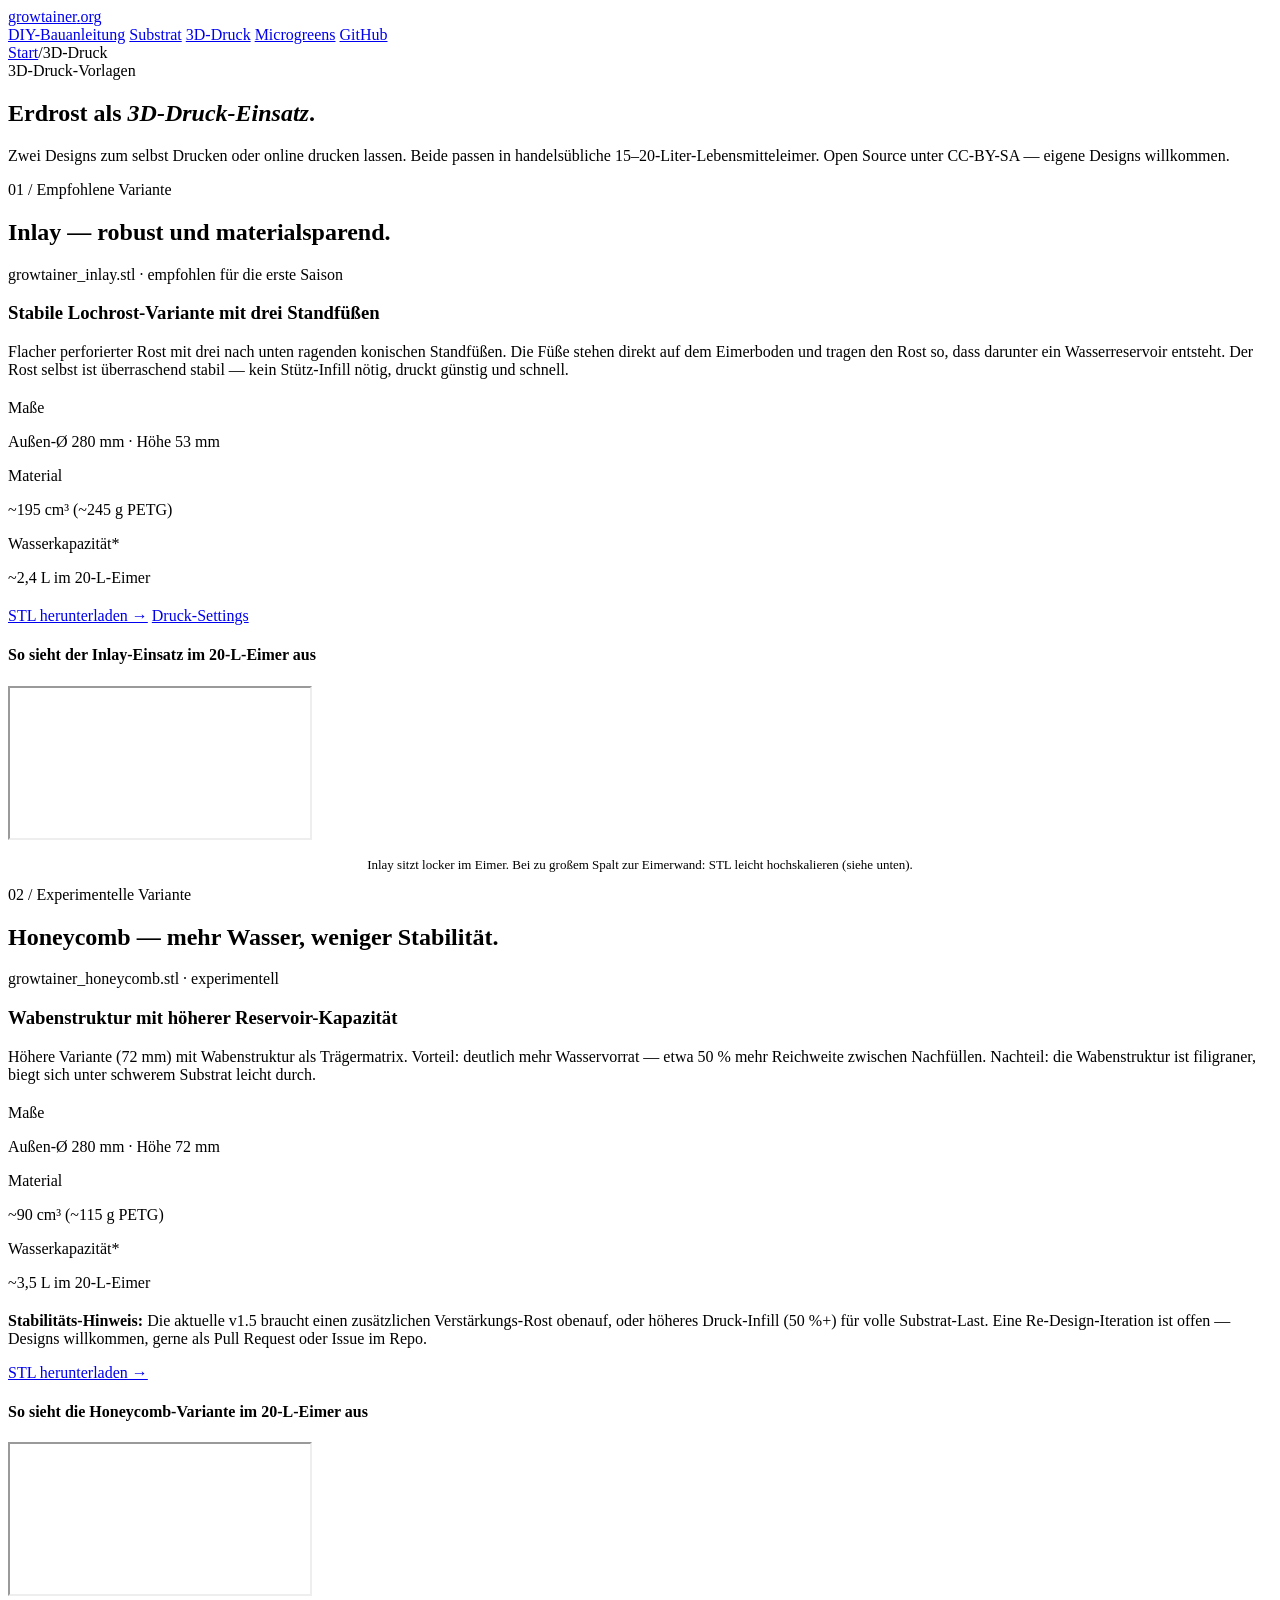
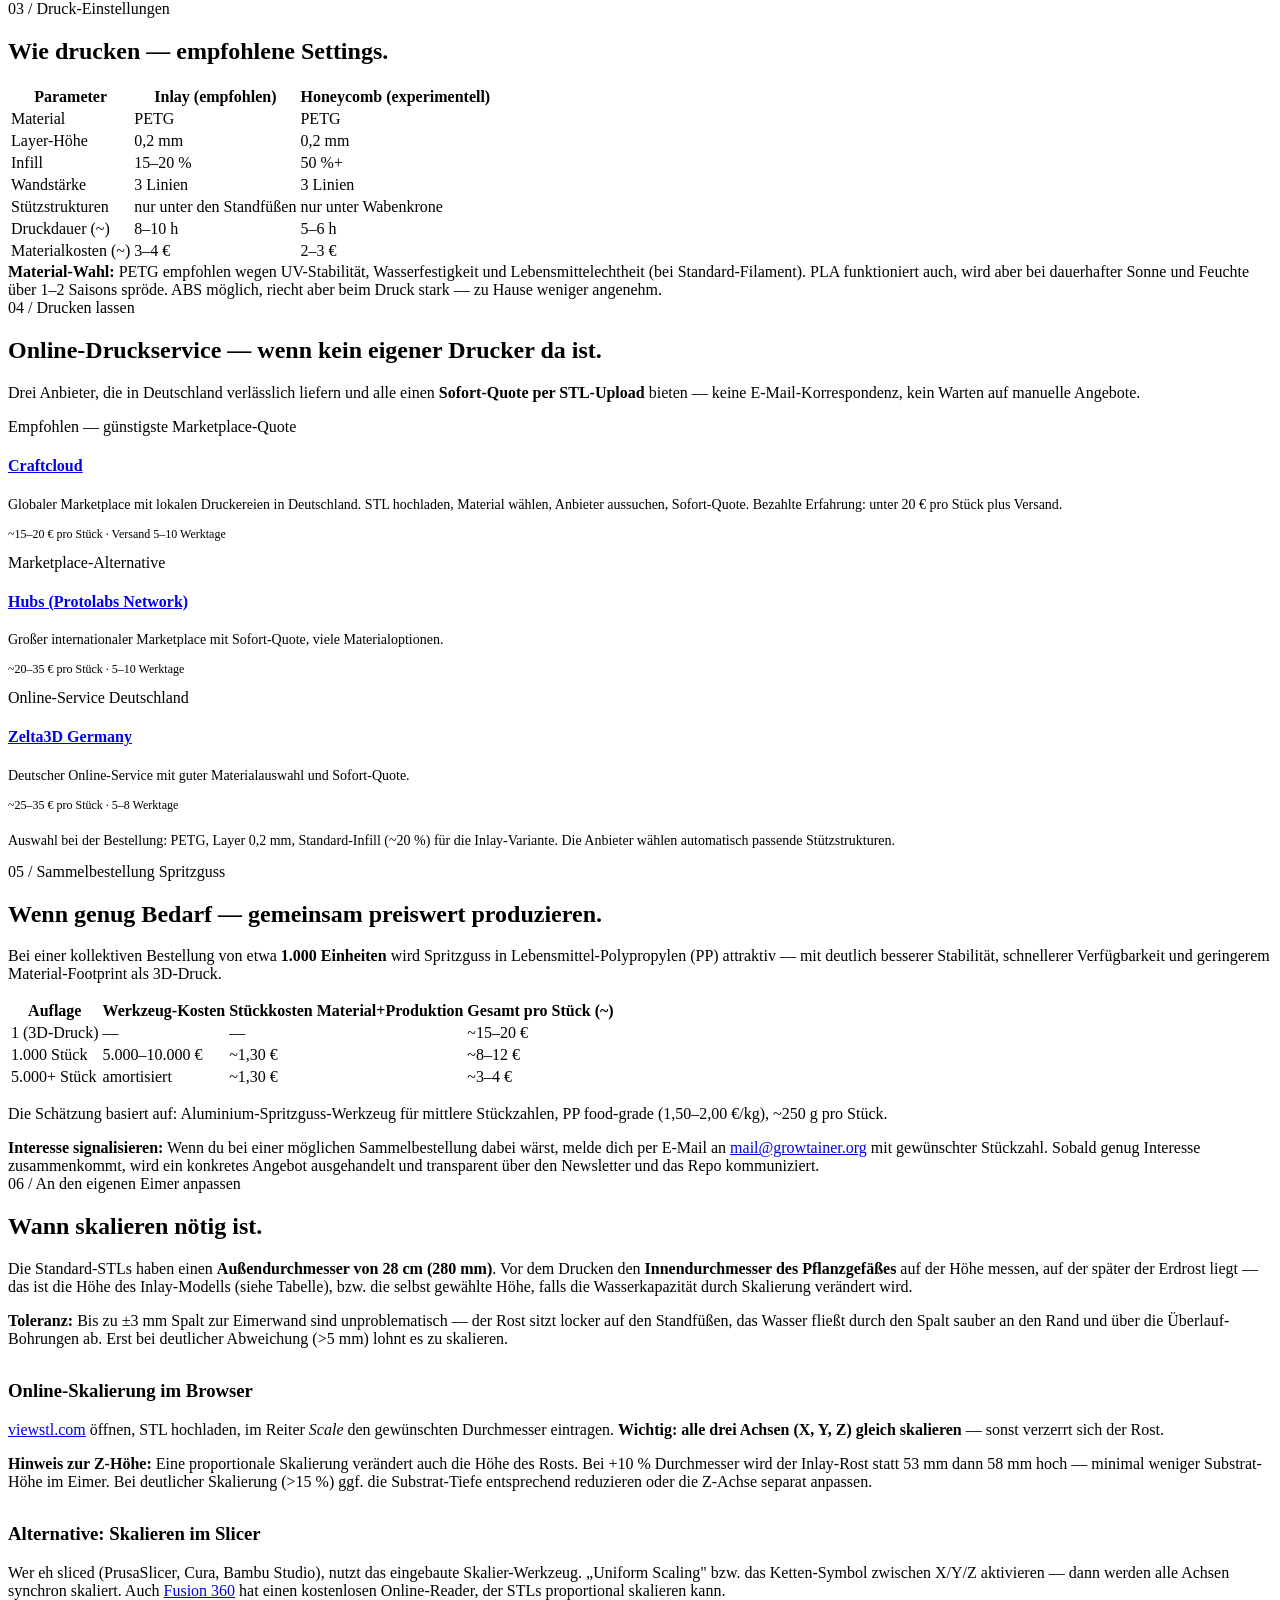
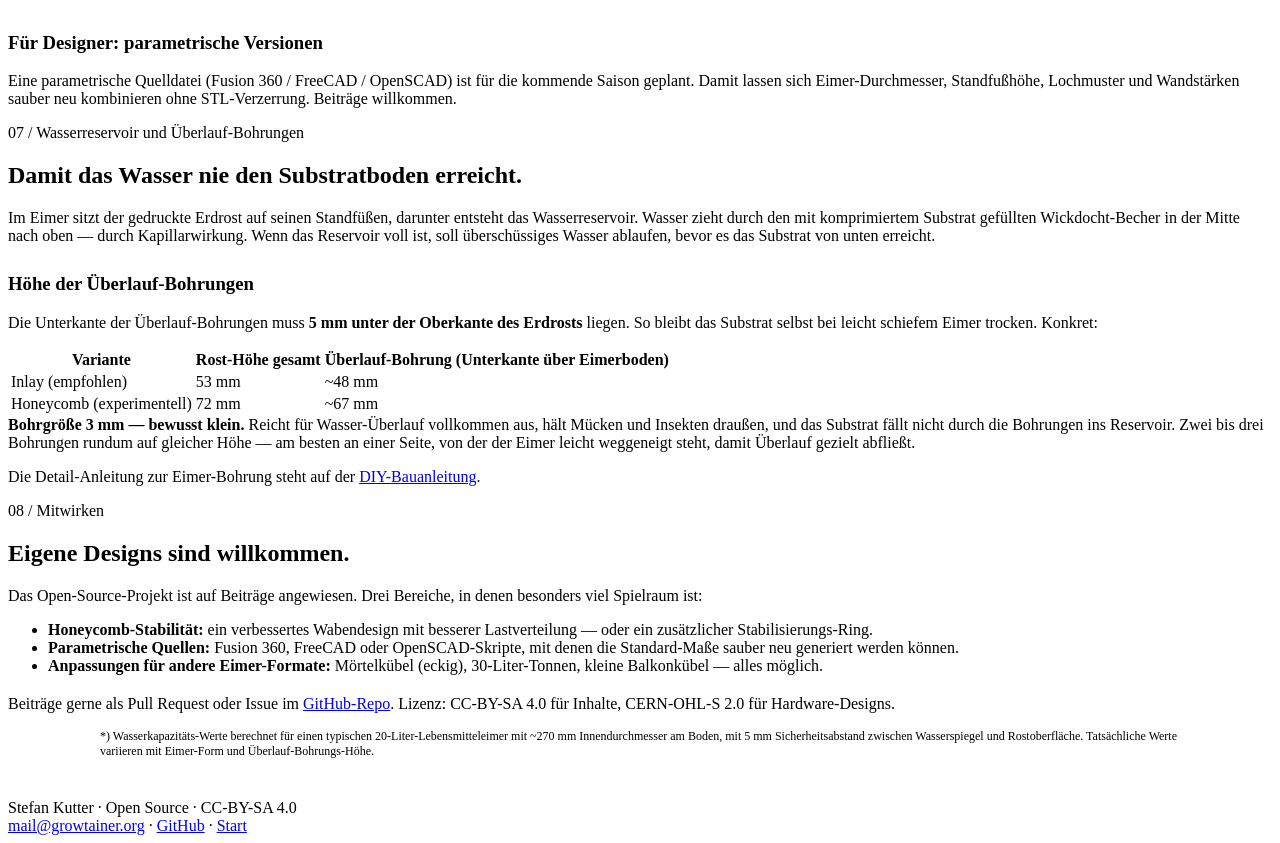
==== 3d-druck.html @ 80347a62 "Add files via upload" ====
<!DOCTYPE html>
<html lang="de">
<head>
<meta charset="UTF-8">
<meta name="viewport" content="width=device-width, initial-scale=1.0">
<title>3D-Druck-Vorlagen — Growtainer</title>
<meta name="description" content="STL-Dateien, Druck-Anleitungen und Videos für den Growtainer-Erdrost. Empfohlene Inlay-Variante und experimentelle Honeycomb-Variante mit höherer Wasserkapazität.">

<link rel="preconnect" href="https://fonts.googleapis.com">
<link rel="preconnect" href="https://fonts.gstatic.com" crossorigin>
<link href="https://fonts.googleapis.com/css2?family=Fraunces:opsz,wght,SOFT@9..144,400;9..144,500;9..144,700;9..144,900&family=IBM+Plex+Sans:wght@300;400;500;600&family=IBM+Plex+Mono:wght@400;500&display=swap" rel="stylesheet">
<link rel="stylesheet" href="assets/style.css">
</head>
<body>

<header class="top">
  <div class="topbar">
    <a href="index.html" class="brand">growtainer<span>.</span>org</a>
    <nav class="top-links">
      <a href="diy.html">DIY-Bauanleitung</a>
      <a href="substrat.html">Substrat</a>
      <a href="3d-druck.html" class="active">3D-Druck</a>
      <a href="microgreens.html">Microgreens</a>
      <a href="https://github.com/growtainer" target="_blank" rel="noopener">GitHub</a>
    </nav>
  </div>
</header>

<section class="subhero">
  <div class="breadcrumb"><a href="index.html">Start</a><span>/</span>3D-Druck</div>
  <div class="section-label">3D-Druck-Vorlagen</div>
  <h1>Erdrost als&nbsp;<em>3D-Druck-Einsatz</em>.</h1>
  <p class="lede">
    Zwei Designs zum selbst Drucken oder online drucken lassen. Beide passen in handelsübliche 15–20-Liter-Lebensmitteleimer. Open Source unter CC-BY-SA — eigene Designs willkommen.
  </p>
</section>

<section>
  <div class="section-label">01 / Empfohlene Variante</div>
  <h2>Inlay — robust und materialsparend.</h2>

  <div class="card featured">
    <div class="card-meta">growtainer_inlay.stl · empfohlen für die erste Saison</div>
    <h3>Stabile Lochrost-Variante mit drei Standfüßen</h3>
    <p>
      Flacher perforierter Rost mit drei nach unten ragenden konischen Standfüßen. Die Füße stehen direkt auf dem Eimerboden und tragen den Rost so, dass darunter ein Wasserreservoir entsteht. Der Rost selbst ist überraschend stabil — kein Stütz-Infill nötig, druckt günstig und schnell.
    </p>

    <div class="three-col" style="margin: 20px 0;">
      <div>
        <div class="card-meta">Maße</div>
        <p class="mono">Außen-Ø 280 mm · Höhe 53 mm</p>
      </div>
      <div>
        <div class="card-meta">Material</div>
        <p class="mono">~195 cm³ (~245 g PETG)</p>
      </div>
      <div>
        <div class="card-meta">Wasserkapazität*</div>
        <p class="mono">~2,4 L im 20-L-Eimer</p>
      </div>
    </div>

    <p style="margin-top: 16px;">
      <a href="stl/growtainer_inlay.stl" class="cta" download>STL herunterladen →</a>
      <a href="#druck-settings" class="cta-secondary">Druck-Settings</a>
    </p>
  </div>

  <h4>So sieht der Inlay-Einsatz im 20-L-Eimer aus</h4>
  <div class="video-wrap video-vertical">
    <iframe
      src="https://www.youtube.com/embed/yFcdfRr4bes"
      title="Growtainer Inlay im 20-Liter-Eimer"
      allow="accelerometer; autoplay; clipboard-write; encrypted-media; gyroscope; picture-in-picture"
      allowfullscreen></iframe>
  </div>
  <p class="muted" style="font-size: 13px; text-align: center;">Inlay sitzt locker im Eimer. Bei zu großem Spalt zur Eimerwand: STL leicht hochskalieren (siehe unten).</p>
</section>

<section>
  <div class="section-label">02 / Experimentelle Variante</div>
  <h2>Honeycomb — mehr Wasser, weniger Stabilität.</h2>

  <div class="card warning">
    <div class="card-meta">growtainer_honeycomb.stl · experimentell</div>
    <h3>Wabenstruktur mit höherer Reservoir-Kapazität</h3>
    <p>
      Höhere Variante (72&nbsp;mm) mit Wabenstruktur als Trägermatrix. Vorteil: deutlich mehr Wasservorrat — etwa 50&nbsp;% mehr Reichweite zwischen Nachfüllen. Nachteil: die Wabenstruktur ist filigraner, biegt sich unter schwerem Substrat leicht durch.
    </p>

    <div class="three-col" style="margin: 20px 0;">
      <div>
        <div class="card-meta">Maße</div>
        <p class="mono">Außen-Ø 280 mm · Höhe 72 mm</p>
      </div>
      <div>
        <div class="card-meta">Material</div>
        <p class="mono">~90 cm³ (~115 g PETG)</p>
      </div>
      <div>
        <div class="card-meta">Wasserkapazität*</div>
        <p class="mono">~3,5 L im 20-L-Eimer</p>
      </div>
    </div>

    <div class="inline-warn" style="margin-top: 16px;">
      <strong>Stabilitäts-Hinweis:</strong> Die aktuelle v1.5 braucht einen zusätzlichen Verstärkungs-Rost obenauf, oder höheres Druck-Infill (50&nbsp;%+) für volle Substrat-Last. Eine Re-Design-Iteration ist offen — Designs willkommen, gerne als Pull Request oder Issue im Repo.
    </div>

    <p style="margin-top: 16px;">
      <a href="stl/growtainer_honeycomb.stl" class="cta-secondary" download>STL herunterladen →</a>
    </p>
  </div>

  <h4>So sieht die Honeycomb-Variante im 20-L-Eimer aus</h4>
  <div class="video-wrap video-vertical">
    <iframe
      src="https://www.youtube.com/embed/8_UQEpeS-iU"
      title="Growtainer Honeycomb im 20-Liter-Eimer"
      allow="accelerometer; autoplay; clipboard-write; encrypted-media; gyroscope; picture-in-picture"
      allowfullscreen></iframe>
  </div>
</section>

<section id="druck-settings">
  <div class="section-label">03 / Druck-Einstellungen</div>
  <h2>Wie drucken — empfohlene Settings.</h2>

  <table class="data-table">
    <thead>
      <tr>
        <th>Parameter</th>
        <th>Inlay (empfohlen)</th>
        <th>Honeycomb (experimentell)</th>
      </tr>
    </thead>
    <tbody>
      <tr><td>Material</td><td>PETG</td><td>PETG</td></tr>
      <tr><td>Layer-Höhe</td><td class="num">0,2 mm</td><td class="num">0,2 mm</td></tr>
      <tr><td>Infill</td><td class="num">15–20 %</td><td class="num">50 %+</td></tr>
      <tr><td>Wandstärke</td><td class="num">3 Linien</td><td class="num">3 Linien</td></tr>
      <tr><td>Stützstrukturen</td><td>nur unter den Standfüßen</td><td>nur unter Wabenkrone</td></tr>
      <tr><td>Druckdauer (~)</td><td class="num">8–10 h</td><td class="num">5–6 h</td></tr>
      <tr><td>Materialkosten (~)</td><td class="num">3–4 €</td><td class="num">2–3 €</td></tr>
    </tbody>
  </table>

  <div class="inline-tip">
    <strong>Material-Wahl:</strong> PETG empfohlen wegen UV-Stabilität, Wasserfestigkeit und Lebensmittelechtheit (bei Standard-Filament). PLA funktioniert auch, wird aber bei dauerhafter Sonne und Feuchte über 1–2 Saisons spröde. ABS möglich, riecht aber beim Druck stark — zu Hause weniger angenehm.
  </div>
</section>

<section>
  <div class="section-label">04 / Drucken lassen</div>
  <h2>Online-Druckservice — wenn kein eigener Drucker da ist.</h2>

  <p>
    Drei Anbieter, die in Deutschland verlässlich liefern und alle einen <strong>Sofort-Quote per STL-Upload</strong> bieten — keine E-Mail-Korrespondenz, kein Warten auf manuelle Angebote.
  </p>

  <div class="three-col">
    <div class="card featured">
      <div class="card-meta">Empfohlen — günstigste Marketplace-Quote</div>
      <h4><a href="https://craftcloud3d.com/" target="_blank" rel="noopener">Craftcloud</a></h4>
      <p class="muted" style="font-size: 14px;">Globaler Marketplace mit lokalen Druckereien in Deutschland. STL hochladen, Material wählen, Anbieter aussuchen, Sofort-Quote. Bezahlte Erfahrung: unter 20&nbsp;€ pro Stück plus Versand.</p>
      <p class="mono" style="font-size: 12px;">~15–20 € pro Stück · Versand 5–10 Werktage</p>
    </div>
    <div class="card">
      <div class="card-meta">Marketplace-Alternative</div>
      <h4><a href="https://www.hubs.com/" target="_blank" rel="noopener">Hubs (Protolabs Network)</a></h4>
      <p class="muted" style="font-size: 14px;">Großer internationaler Marketplace mit Sofort-Quote, viele Materialoptionen.</p>
      <p class="mono" style="font-size: 12px;">~20–35 € pro Stück · 5–10 Werktage</p>
    </div>
    <div class="card">
      <div class="card-meta">Online-Service Deutschland</div>
      <h4><a href="https://zelta3d.de/" target="_blank" rel="noopener">Zelta3D Germany</a></h4>
      <p class="muted" style="font-size: 14px;">Deutscher Online-Service mit guter Materialauswahl und Sofort-Quote.</p>
      <p class="mono" style="font-size: 12px;">~25–35 € pro Stück · 5–8 Werktage</p>
    </div>
  </div>

  <p class="muted" style="font-size: 14px; margin-top: 20px;">
    Auswahl bei der Bestellung: PETG, Layer 0,2&nbsp;mm, Standard-Infill (~20&nbsp;%) für die Inlay-Variante. Die Anbieter wählen automatisch passende Stützstrukturen.
  </p>
</section>

<section>
  <div class="section-label">05 / Sammelbestellung Spritzguss</div>
  <h2>Wenn genug Bedarf — gemeinsam preiswert produzieren.</h2>

  <p>
    Bei einer kollektiven Bestellung von etwa <strong>1.000 Einheiten</strong> wird Spritzguss in Lebensmittel-Polypropylen (PP) attraktiv — mit deutlich besserer Stabilität, schnellerer Verfügbarkeit und geringerem Material-Footprint als 3D-Druck.
  </p>

  <table class="data-table">
    <thead>
      <tr>
        <th>Auflage</th>
        <th>Werkzeug-Kosten</th>
        <th>Stückkosten Material+Produktion</th>
        <th>Gesamt pro Stück (~)</th>
      </tr>
    </thead>
    <tbody>
      <tr><td>1 (3D-Druck)</td><td class="num">—</td><td class="num">—</td><td class="num">~15–20 €</td></tr>
      <tr><td>1.000 Stück</td><td class="num">5.000–10.000 €</td><td class="num">~1,30 €</td><td class="num">~8–12 €</td></tr>
      <tr><td>5.000+ Stück</td><td class="num">amortisiert</td><td class="num">~1,30 €</td><td class="num">~3–4 €</td></tr>
    </tbody>
  </table>

  <p>
    Die Schätzung basiert auf: Aluminium-Spritzguss-Werkzeug für mittlere Stückzahlen, PP food-grade (1,50–2,00&nbsp;€/kg), ~250&nbsp;g pro Stück.
  </p>

  <div class="inline-tip">
    <strong>Interesse signalisieren:</strong> Wenn du bei einer möglichen Sammelbestellung dabei wärst, melde dich per E-Mail an <a href="mailto:mail@growtainer.org?subject=Sammelbestellung%20Spritzguss">mail@growtainer.org</a> mit gewünschter Stückzahl. Sobald genug Interesse zusammenkommt, wird ein konkretes Angebot ausgehandelt und transparent über den Newsletter und das Repo kommuniziert.
  </div>
</section>

<section>
  <div class="section-label">06 / An den eigenen Eimer anpassen</div>
  <h2>Wann skalieren nötig ist.</h2>

  <p>
    Die Standard-STLs haben einen <strong>Außendurchmesser von 28&nbsp;cm (280&nbsp;mm)</strong>. Vor dem Drucken den <strong>Innendurchmesser des Pflanzgefäßes</strong> auf der Höhe messen, auf der später der Erdrost liegt — das ist die Höhe des Inlay-Modells (siehe Tabelle), bzw. die selbst gewählte Höhe, falls die Wasserkapazität durch Skalierung verändert wird.
  </p>

  <div class="inline-tip">
    <strong>Toleranz:</strong> Bis zu ±3&nbsp;mm Spalt zur Eimerwand sind unproblematisch — der Rost sitzt locker auf den Standfüßen, das Wasser fließt durch den Spalt sauber an den Rand und über die Überlauf-Bohrungen ab. Erst bei deutlicher Abweichung (&gt;5&nbsp;mm) lohnt es zu skalieren.
  </div>

  <h3 style="margin-top: 32px;">Online-Skalierung im Browser</h3>
  <p>
    <a href="https://www.viewstl.com/" target="_blank" rel="noopener">viewstl.com</a> öffnen, STL hochladen, im Reiter <em>Scale</em> den gewünschten Durchmesser eintragen. <strong>Wichtig: alle drei Achsen (X, Y, Z) gleich skalieren</strong> — sonst verzerrt sich der Rost.
  </p>

  <div class="inline-warn">
    <strong>Hinweis zur Z-Höhe:</strong> Eine proportionale Skalierung verändert auch die Höhe des Rosts. Bei +10&nbsp;% Durchmesser wird der Inlay-Rost statt 53&nbsp;mm dann 58&nbsp;mm hoch — minimal weniger Substrat-Höhe im Eimer. Bei deutlicher Skalierung (&gt;15&nbsp;%) ggf. die Substrat-Tiefe entsprechend reduzieren oder die Z-Achse separat anpassen.
  </div>

  <h3 style="margin-top: 32px;">Alternative: Skalieren im Slicer</h3>
  <p>
    Wer eh sliced (PrusaSlicer, Cura, Bambu Studio), nutzt das eingebaute Skalier-Werkzeug. „Uniform Scaling" bzw. das Ketten-Symbol zwischen X/Y/Z aktivieren — dann werden alle Achsen synchron skaliert. Auch <a href="https://www.autodesk.com/products/fusion-360/personal" target="_blank" rel="noopener">Fusion 360</a> hat einen kostenlosen Online-Reader, der STLs proportional skalieren kann.
  </p>

  <h3 style="margin-top: 32px;">Für Designer: parametrische Versionen</h3>
  <p>
    Eine parametrische Quelldatei (Fusion 360 / FreeCAD / OpenSCAD) ist für die kommende Saison geplant. Damit lassen sich Eimer-Durchmesser, Standfußhöhe, Lochmuster und Wandstärken sauber neu kombinieren ohne STL-Verzerrung. Beiträge willkommen.
  </p>
</section>

<section>
  <div class="section-label">07 / Wasserreservoir und Überlauf-Bohrungen</div>
  <h2>Damit das Wasser nie den Substratboden erreicht.</h2>

  <p>
    Im Eimer sitzt der gedruckte Erdrost auf seinen Standfüßen, darunter entsteht das Wasserreservoir. Wasser zieht durch den mit komprimiertem Substrat gefüllten Wickdocht-Becher in der Mitte nach oben — durch Kapillarwirkung. Wenn das Reservoir voll ist, soll überschüssiges Wasser ablaufen, bevor es das Substrat von unten erreicht.
  </p>

  <h3 style="margin-top: 28px;">Höhe der Überlauf-Bohrungen</h3>
  <p>
    Die Unterkante der Überlauf-Bohrungen muss <strong>5&nbsp;mm unter der Oberkante des Erdrosts</strong> liegen. So bleibt das Substrat selbst bei leicht schiefem Eimer trocken. Konkret:
  </p>

  <table class="data-table">
    <thead>
      <tr>
        <th>Variante</th>
        <th>Rost-Höhe gesamt</th>
        <th>Überlauf-Bohrung (Unterkante über Eimerboden)</th>
      </tr>
    </thead>
    <tbody>
      <tr><td>Inlay (empfohlen)</td><td class="num">53 mm</td><td class="num">~48 mm</td></tr>
      <tr><td>Honeycomb (experimentell)</td><td class="num">72 mm</td><td class="num">~67 mm</td></tr>
    </tbody>
  </table>

  <div class="inline-tip">
    <strong>Bohrgröße 3&nbsp;mm — bewusst klein.</strong> Reicht für Wasser-Überlauf vollkommen aus, hält Mücken und Insekten draußen, und das Substrat fällt nicht durch die Bohrungen ins Reservoir. Zwei bis drei Bohrungen rundum auf gleicher Höhe — am besten an einer Seite, von der der Eimer leicht weggeneigt steht, damit Überlauf gezielt abfließt.
  </div>

  <p>
    Die Detail-Anleitung zur Eimer-Bohrung steht auf der <a href="diy.html">DIY-Bauanleitung</a>.
  </p>
</section>

<section>
  <div class="section-label">08 / Mitwirken</div>
  <h2>Eigene Designs sind willkommen.</h2>

  <p>
    Das Open-Source-Projekt ist auf Beiträge angewiesen. Drei Bereiche, in denen besonders viel Spielraum ist:
  </p>

  <ul class="clean">
    <li><strong>Honeycomb-Stabilität:</strong> ein verbessertes Wabendesign mit besserer Lastverteilung — oder ein zusätzlicher Stabilisierungs-Ring.</li>
    <li><strong>Parametrische Quellen:</strong> Fusion 360, FreeCAD oder OpenSCAD-Skripte, mit denen die Standard-Maße sauber neu generiert werden können.</li>
    <li><strong>Anpassungen für andere Eimer-Formate:</strong> Mörtelkübel (eckig), 30-Liter-Tonnen, kleine Balkonkübel — alles möglich.</li>
  </ul>

  <p style="margin-top: 20px;">
    Beiträge gerne als Pull Request oder Issue im <a href="https://github.com/growtainer" target="_blank" rel="noopener">GitHub-Repo</a>. Lizenz: CC-BY-SA 4.0 für Inhalte, CERN-OHL-S 2.0 für Hardware-Designs.
  </p>
</section>

<p class="muted" style="max-width: 1080px; margin: 0 auto; padding: 0 20px 40px; font-size: 12px;">
  *) Wasserkapazitäts-Werte berechnet für einen typischen 20-Liter-Lebensmitteleimer mit ~270&nbsp;mm Innendurchmesser am Boden, mit 5&nbsp;mm Sicherheitsabstand zwischen Wasserspiegel und Rostoberfläche. Tatsächliche Werte variieren mit Eimer-Form und Überlauf-Bohrungs-Höhe.
</p>

<footer>
  <div class="credit">Stefan Kutter · Open Source · CC-BY-SA 4.0</div>
  <div>
    <a href="mailto:mail@growtainer.org">mail@growtainer.org</a> ·
    <a href="https://github.com/growtainer" target="_blank" rel="noopener">GitHub</a> ·
    <a href="index.html">Start</a>
  </div>
</footer>

</body>
</html>
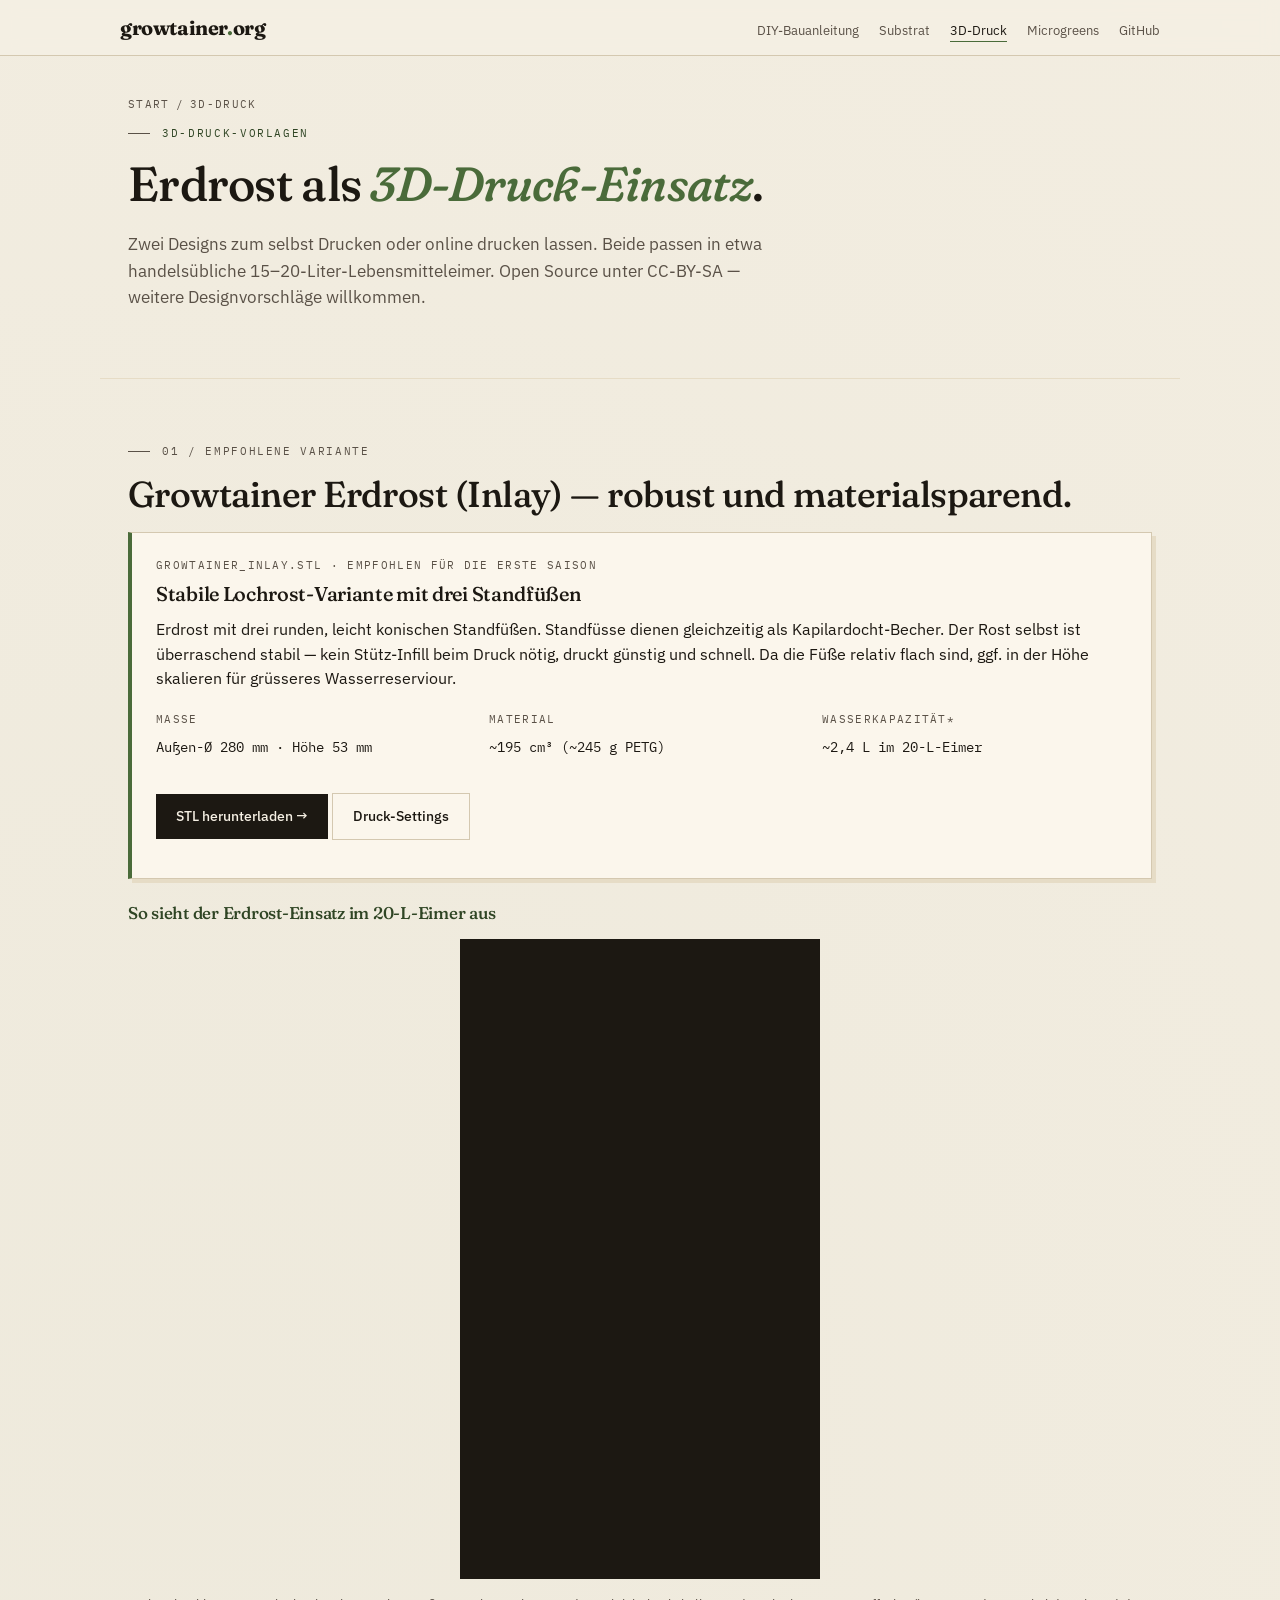
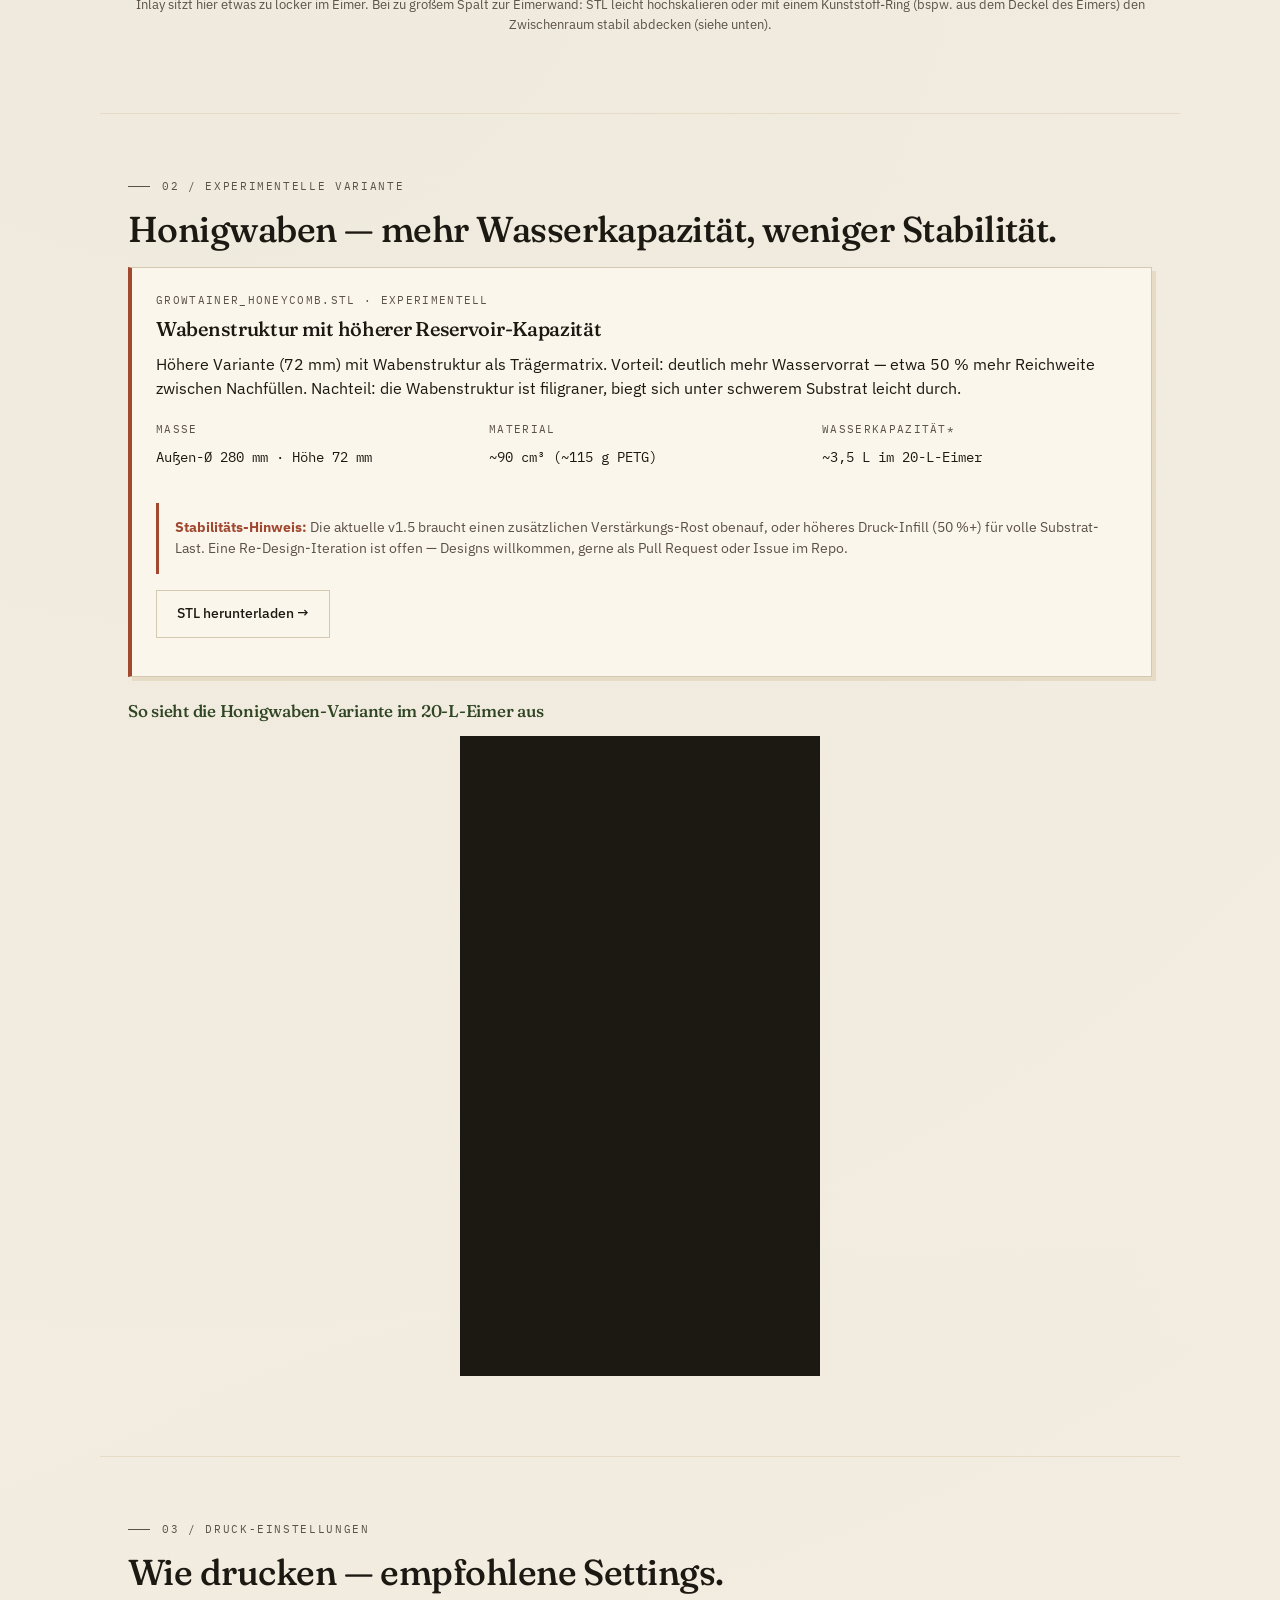
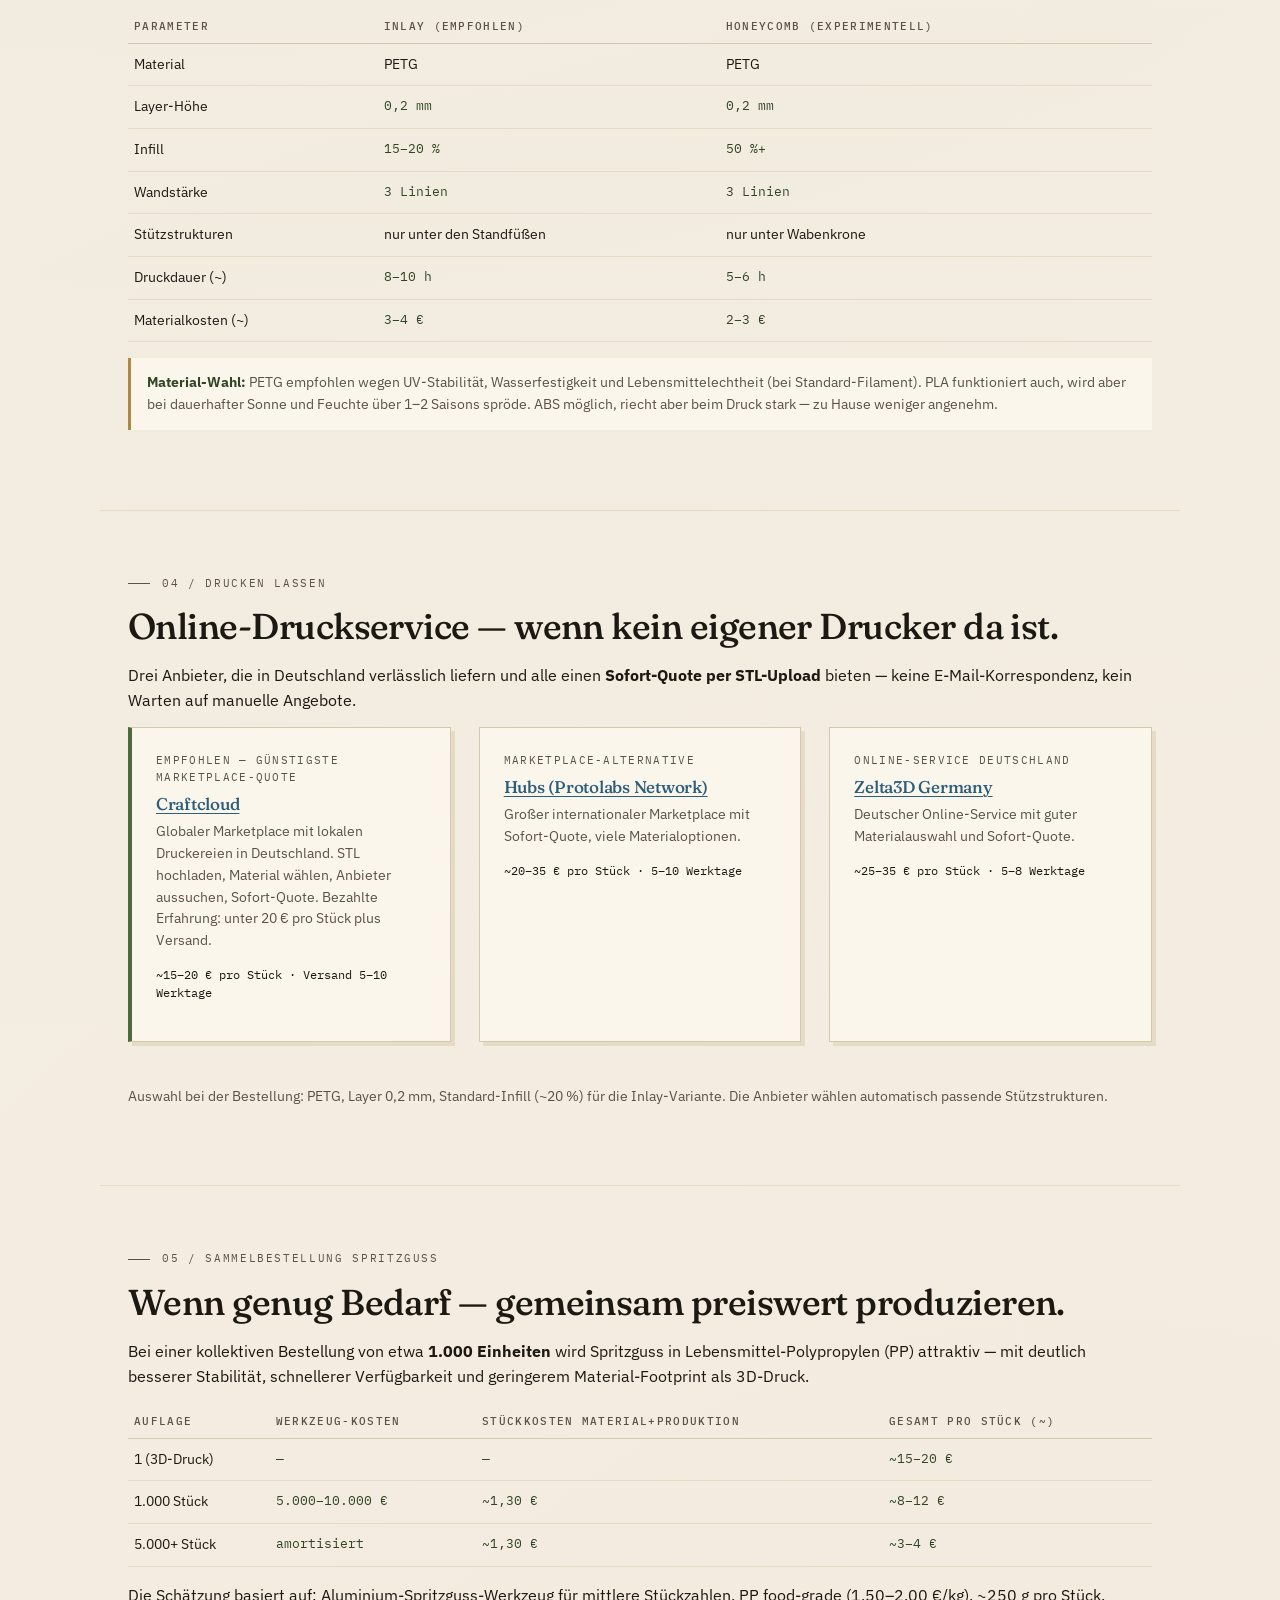
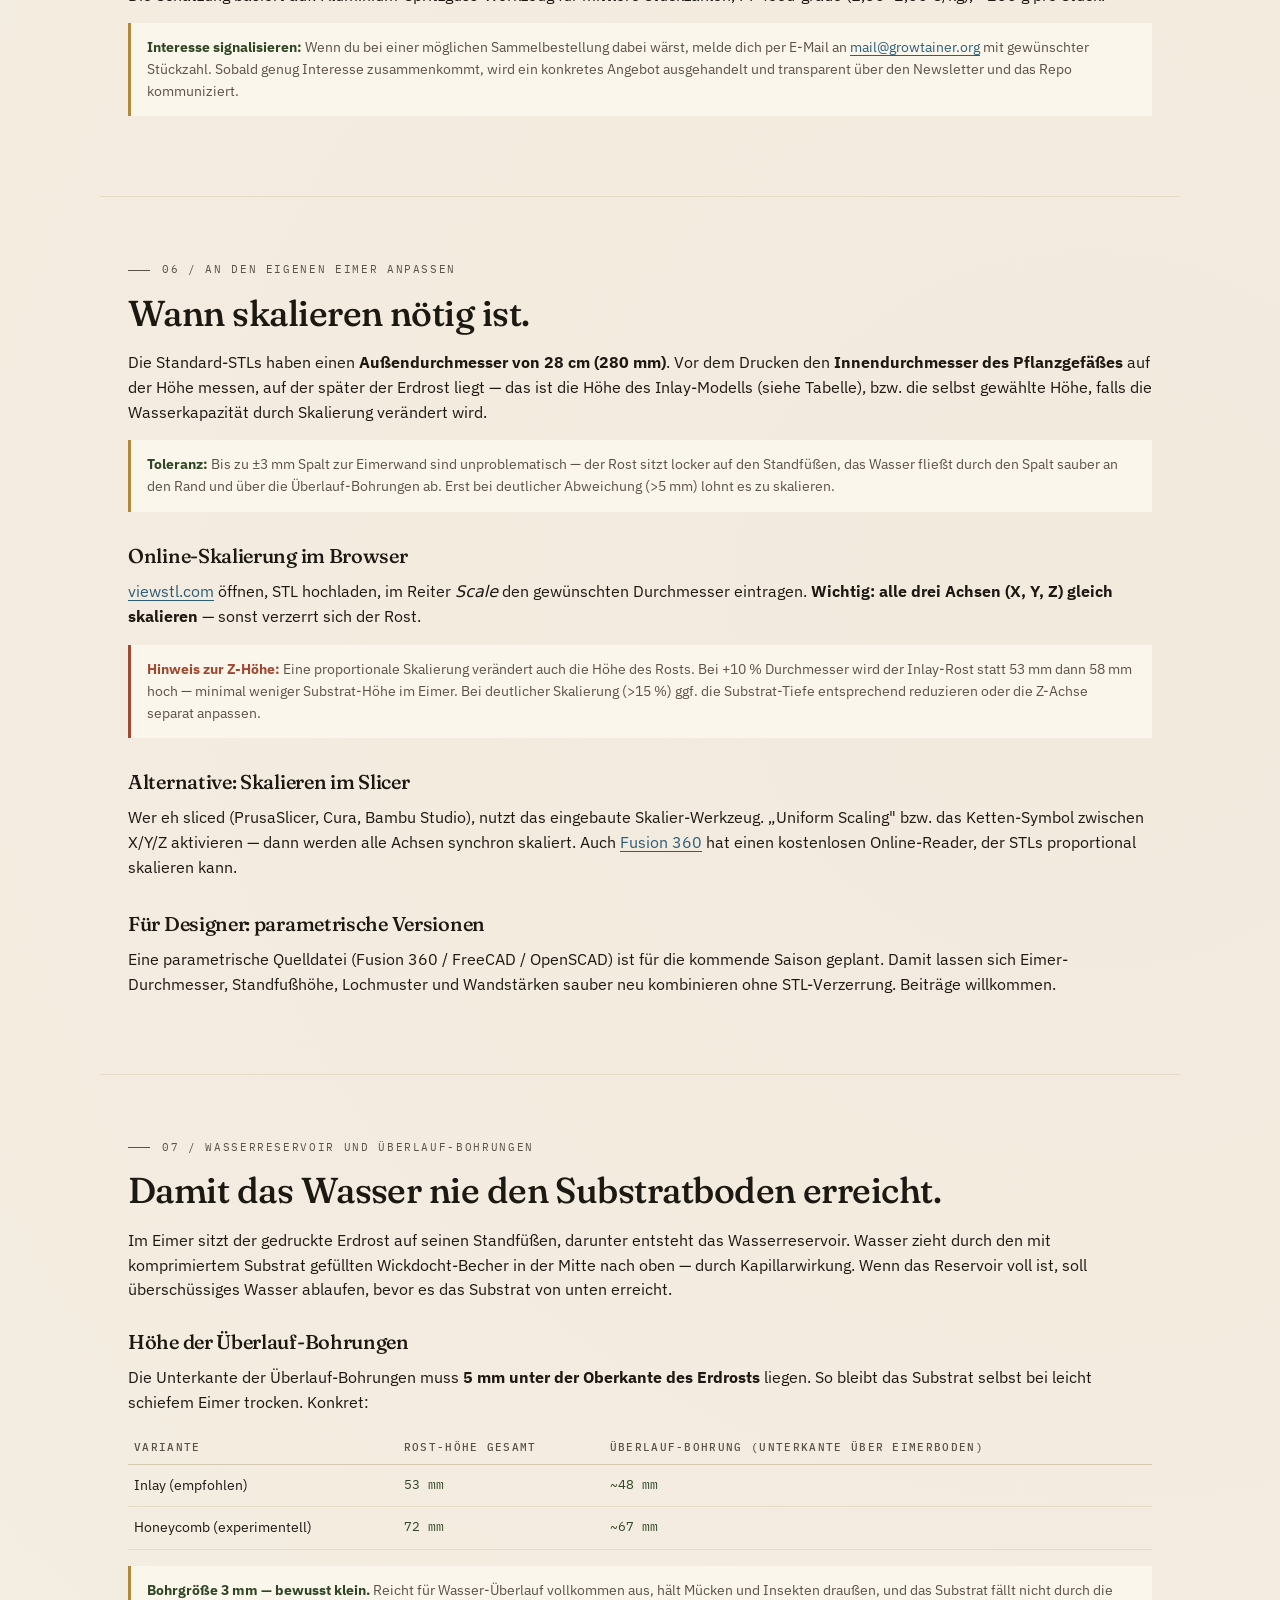
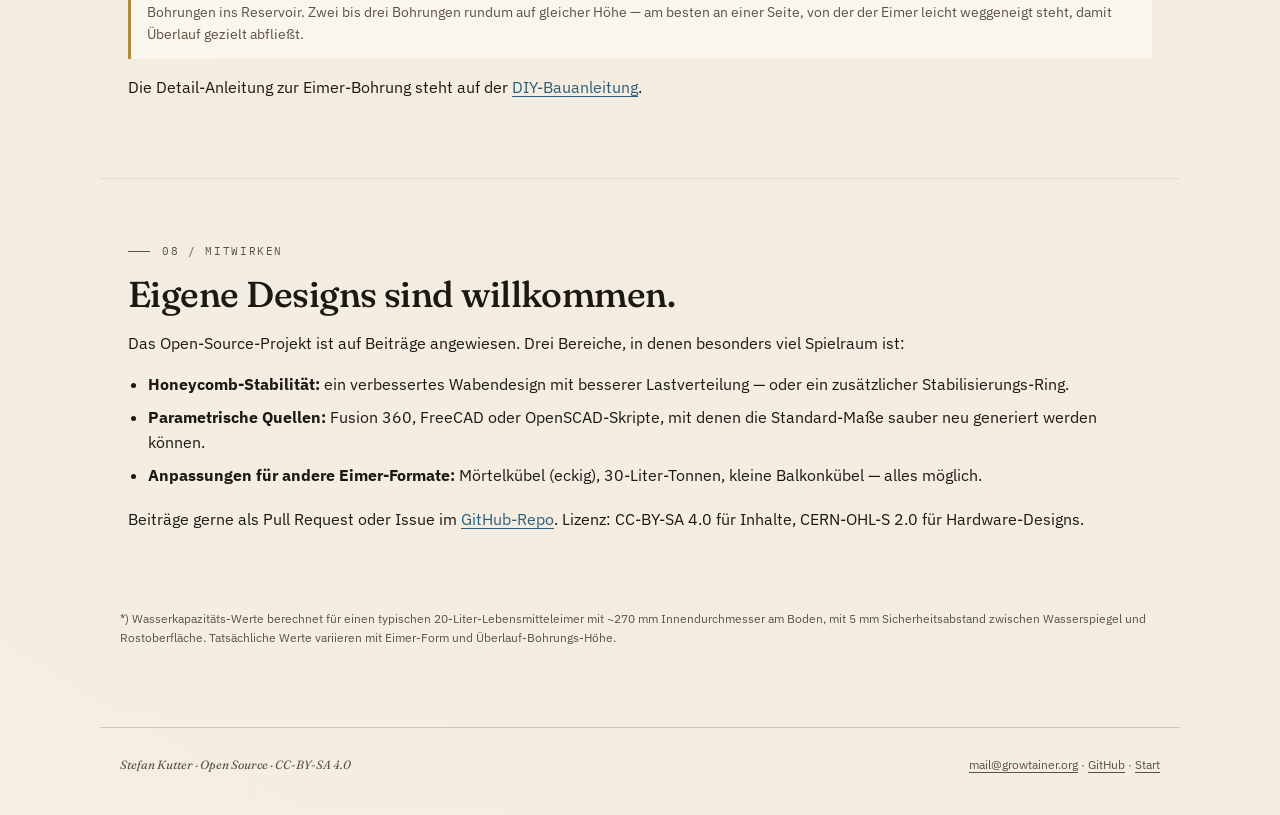
==== commit ba570f71: "Update 3d-druck.html" ====
--- a/3d-druck.html
+++ b/3d-druck.html
@@ -31,19 +31,19 @@
   <div class="section-label">3D-Druck-Vorlagen</div>
   <h1>Erdrost als&nbsp;<em>3D-Druck-Einsatz</em>.</h1>
   <p class="lede">
-    Zwei Designs zum selbst Drucken oder online drucken lassen. Beide passen in handelsübliche 15–20-Liter-Lebensmitteleimer. Open Source unter CC-BY-SA — eigene Designs willkommen.
+    Zwei Designs zum selbst Drucken oder online drucken lassen. Beide passen in etwa handelsübliche 15–20-Liter-Lebensmitteleimer. Open Source unter CC-BY-SA — weitere Designvorschläge willkommen.
   </p>
 </section>
 
 <section>
   <div class="section-label">01 / Empfohlene Variante</div>
-  <h2>Inlay — robust und materialsparend.</h2>
+  <h2>Growtainer Erdrost (Inlay) — robust und materialsparend.</h2>
 
   <div class="card featured">
     <div class="card-meta">growtainer_inlay.stl · empfohlen für die erste Saison</div>
     <h3>Stabile Lochrost-Variante mit drei Standfüßen</h3>
     <p>
-      Flacher perforierter Rost mit drei nach unten ragenden konischen Standfüßen. Die Füße stehen direkt auf dem Eimerboden und tragen den Rost so, dass darunter ein Wasserreservoir entsteht. Der Rost selbst ist überraschend stabil — kein Stütz-Infill nötig, druckt günstig und schnell.
+      Erdrost mit drei runden, leicht konischen Standfüßen. Standfüsse dienen gleichzeitig als Kapilardocht-Becher. Der Rost selbst ist überraschend stabil — kein Stütz-Infill beim Druck nötig, druckt günstig und schnell. Da die Füße relativ flach sind, ggf. in der Höhe skalieren für grüsseres Wasserreserviour.
     </p>
 
     <div class="three-col" style="margin: 20px 0;">
@@ -67,7 +67,7 @@
     </p>
   </div>
 
-  <h4>So sieht der Inlay-Einsatz im 20-L-Eimer aus</h4>
+  <h4>So sieht der Erdrost-Einsatz im 20-L-Eimer aus</h4>
   <div class="video-wrap video-vertical">
     <iframe
       src="https://www.youtube.com/embed/yFcdfRr4bes"
@@ -75,12 +75,12 @@
       allow="accelerometer; autoplay; clipboard-write; encrypted-media; gyroscope; picture-in-picture"
       allowfullscreen></iframe>
   </div>
-  <p class="muted" style="font-size: 13px; text-align: center;">Inlay sitzt locker im Eimer. Bei zu großem Spalt zur Eimerwand: STL leicht hochskalieren (siehe unten).</p>
+  <p class="muted" style="font-size: 13px; text-align: center;">Inlay sitzt hier etwas zu locker im Eimer. Bei zu großem Spalt zur Eimerwand: STL leicht hochskalieren oder mit einem Kunststoff-Ring (bspw. aus dem Deckel des Eimers) den Zwischenraum stabil abdecken (siehe unten).</p>
 </section>
 
 <section>
   <div class="section-label">02 / Experimentelle Variante</div>
-  <h2>Honeycomb — mehr Wasser, weniger Stabilität.</h2>
+  <h2>Honigwaben — mehr Wasserkapazität, weniger Stabilität.</h2>
 
   <div class="card warning">
     <div class="card-meta">growtainer_honeycomb.stl · experimentell</div>
@@ -113,7 +113,7 @@
     </p>
   </div>
 
-  <h4>So sieht die Honeycomb-Variante im 20-L-Eimer aus</h4>
+  <h4>So sieht die Honigwaben-Variante im 20-L-Eimer aus</h4>
   <div class="video-wrap video-vertical">
     <iframe
       src="https://www.youtube.com/embed/8_UQEpeS-iU"
--- a/assets/style.css
+++ b/assets/style.css
@@ -0,0 +1,317 @@
+/* growtainer.org — shared stylesheet · v5 */
+
+:root {
+  --bg: #f5efe3;
+  --bg-card: #fbf6ec;
+  --ink: #1c1812;
+  --ink-soft: #5a5147;
+  --rule: #d4c8b0;
+  --rule-soft: #e6dcc6;
+  --green: #4a6b3a;
+  --green-deep: #2f4524;
+  --water: #2c5e7a;
+  --brick: #a04830;
+  --gold: #b08a3c;
+}
+* { box-sizing: border-box; }
+html { scroll-behavior: smooth; }
+body {
+  margin: 0; background: var(--bg); color: var(--ink);
+  font-family: 'IBM Plex Sans', system-ui, sans-serif;
+  font-size: 16px; line-height: 1.55;
+  -webkit-font-smoothing: antialiased;
+  background-image:
+    radial-gradient(circle at 15% 20%, rgba(74,107,58,0.04) 0%, transparent 50%),
+    radial-gradient(circle at 85% 75%, rgba(160,72,48,0.03) 0%, transparent 50%);
+}
+::selection { background: var(--gold); color: var(--bg); }
+a { color: var(--water); text-decoration: underline; text-decoration-thickness: 1px; text-underline-offset: 3px; }
+a:hover { color: var(--brick); }
+h1, h2, h3, h4 {
+  font-family: 'Fraunces', 'Georgia', serif;
+  font-weight: 500; letter-spacing: -0.015em;
+  line-height: 1.15; margin: 0;
+  font-variation-settings: "SOFT" 50;
+}
+
+/* Header */
+header.top {
+  position: sticky; top: 0; z-index: 100;
+  background: rgba(245,239,227,0.93);
+  backdrop-filter: blur(8px);
+  border-bottom: 1px solid var(--rule);
+}
+.topbar {
+  max-width: 1080px; margin: 0 auto; padding: 12px 20px;
+  display: flex; justify-content: space-between; align-items: baseline;
+}
+.brand {
+  font-family: 'Fraunces', serif; font-weight: 700; font-size: 20px;
+  letter-spacing: -0.02em; color: var(--ink); text-decoration: none;
+}
+.brand span { color: var(--green); }
+nav.top-links { display: flex; gap: 20px; font-size: 13px; }
+nav.top-links a { color: var(--ink-soft); text-decoration: none; }
+nav.top-links a:hover { color: var(--ink); }
+nav.top-links a.active { color: var(--ink); border-bottom: 1px solid var(--green); }
+@media (max-width: 700px) { nav.top-links { display: none; } }
+
+/* Sections */
+section { padding: 48px 20px; max-width: 1080px; margin: 0 auto; }
+section + section { border-top: 1px solid var(--rule-soft); }
+@media (min-width: 760px) { section { padding: 64px 28px; } }
+
+.section-label {
+  font-family: 'IBM Plex Mono', monospace;
+  font-size: 11px; text-transform: uppercase;
+  letter-spacing: 0.15em; color: var(--ink-soft);
+  margin-bottom: 14px; display: flex; align-items: center; gap: 12px;
+}
+.section-label::before { content: ""; width: 22px; height: 1px; background: var(--ink-soft); }
+
+h1 { font-size: clamp(30px, 6vw, 48px); margin-bottom: 20px; }
+h1 em { font-style: italic; color: var(--green); font-variation-settings: "SOFT" 100; }
+h2 { font-size: clamp(24px, 4.5vw, 36px); margin-bottom: 16px; }
+h3 { font-size: 20px; margin-bottom: 12px; }
+h4 { font-size: 17px; margin-bottom: 8px; color: var(--green-deep); }
+
+p { margin: 0 0 14px; }
+.lede { font-size: 17px; color: var(--ink-soft); max-width: 640px; margin-bottom: 28px; }
+
+/* Subpage hero (smaller than main hero) */
+.subhero {
+  padding-top: 40px; padding-bottom: 40px;
+}
+.subhero .section-label { color: var(--green-deep); }
+.subhero h1 { max-width: 800px; }
+
+/* Buttons */
+.cta {
+  display: inline-flex; align-items: center; gap: 8px;
+  padding: 12px 20px; background: var(--ink); color: var(--bg);
+  text-decoration: none; font-size: 14px; font-weight: 500;
+  transition: background .15s;
+}
+.cta:hover { background: var(--green-deep); color: var(--bg); }
+.cta-secondary {
+  display: inline-flex; align-items: center; gap: 8px;
+  padding: 12px 20px; background: transparent; color: var(--ink);
+  text-decoration: none; font-size: 14px; font-weight: 500;
+  border: 1px solid var(--rule);
+  transition: all .15s;
+}
+.cta-secondary:hover { border-color: var(--green); color: var(--green-deep); }
+
+/* Cards */
+.card {
+  background: var(--bg-card); border: 1px solid var(--rule);
+  padding: 24px; box-shadow: 4px 4px 0 var(--rule-soft);
+  margin-bottom: 24px;
+}
+.card.featured { border-left: 4px solid var(--green); }
+.card.warning { border-left: 4px solid var(--brick); }
+.card.note { border-left: 4px solid var(--gold); }
+
+.card h3 { margin-top: 0; }
+.card-meta {
+  font-family: 'IBM Plex Mono', monospace;
+  font-size: 11px; text-transform: uppercase;
+  letter-spacing: 0.12em; color: var(--ink-soft);
+  margin-bottom: 8px;
+}
+
+/* Two-column grid */
+.two-col {
+  display: grid; grid-template-columns: 1fr; gap: 24px;
+}
+@media (min-width: 760px) { .two-col { grid-template-columns: 1fr 1fr; gap: 32px; } }
+
+.three-col {
+  display: grid; grid-template-columns: 1fr; gap: 24px;
+}
+@media (min-width: 720px) { .three-col { grid-template-columns: repeat(3, 1fr); gap: 28px; } }
+
+/* Step list (numbered roadmap) */
+.step-list { list-style: none; padding: 0; margin: 0; }
+.step-list li {
+  display: grid; grid-template-columns: 1fr; gap: 4px;
+  padding: 18px 0; border-top: 1px solid var(--rule-soft);
+}
+.step-list li:last-child { border-bottom: 1px solid var(--rule-soft); }
+@media (min-width: 720px) {
+  .step-list li { grid-template-columns: 100px 220px 1fr; gap: 20px; align-items: baseline; padding: 20px 0; }
+}
+.step-num {
+  font-family: 'IBM Plex Mono', monospace;
+  font-size: 12px; font-weight: 500;
+  color: var(--green-deep); letter-spacing: 0.05em;
+}
+.step-title { font-family: 'Fraunces', serif; font-size: 18px; font-weight: 500; }
+.step-detail { color: var(--ink-soft); font-size: 14.5px; }
+.step-detail strong { color: var(--ink); font-weight: 500; }
+
+/* Tables */
+.data-table { width: 100%; border-collapse: collapse; margin: 16px 0; }
+.data-table th {
+  font-family: 'IBM Plex Mono', monospace;
+  font-size: 11px; text-transform: uppercase;
+  letter-spacing: 0.12em; color: var(--ink-soft);
+  font-weight: 500; padding: 8px 6px; text-align: left;
+  border-bottom: 1px solid var(--rule);
+}
+.data-table td {
+  padding: 10px 6px; font-size: 14px;
+  border-bottom: 1px solid var(--rule-soft);
+  vertical-align: top;
+}
+.data-table td.num {
+  font-family: 'IBM Plex Mono', monospace;
+  font-size: 13px; color: var(--green-deep);
+  white-space: nowrap;
+}
+
+/* Image cards (clickable for lightbox) */
+.img-card {
+  background: var(--bg-card); border: 1px solid var(--rule);
+  padding: 14px; box-shadow: 4px 4px 0 var(--rule-soft);
+  cursor: zoom-in;
+  transition: transform .15s, box-shadow .15s;
+}
+.img-card:hover {
+  transform: translate(-1px, -1px);
+  box-shadow: 5px 5px 0 var(--rule-soft);
+}
+.img-card-frame {
+  aspect-ratio: 4 / 3;
+  overflow: hidden;
+  background: var(--bg);
+  display: flex; align-items: center; justify-content: center;
+}
+.img-card img { width: 100%; height: 100%; object-fit: cover; display: block; }
+.img-card.contain img { object-fit: contain; padding: 4px; }
+.img-card figcaption {
+  font-family: 'IBM Plex Mono', monospace;
+  font-size: 10px; color: var(--ink-soft);
+  text-transform: uppercase; letter-spacing: 0.1em; margin-top: 12px;
+}
+
+/* Video embed */
+.video-wrap {
+  position: relative;
+  width: 100%;
+  aspect-ratio: 16 / 9;
+  background: var(--ink);
+  margin: 16px 0;
+  overflow: hidden;
+}
+.video-wrap iframe, .video-wrap video {
+  position: absolute; inset: 0;
+  width: 100%; height: 100%;
+  border: 0;
+}
+.video-vertical {
+  aspect-ratio: 9 / 16;
+  max-width: 360px;
+  margin: 16px auto;
+}
+
+/* Lightbox */
+.lightbox {
+  position: fixed; inset: 0; z-index: 1000;
+  background: rgba(28, 24, 18, 0.92);
+  display: none; align-items: center; justify-content: center;
+  padding: 20px; cursor: zoom-out;
+  opacity: 0; transition: opacity .2s;
+}
+.lightbox.active { display: flex; opacity: 1; }
+.lightbox img {
+  max-width: 100%; max-height: 90vh;
+  object-fit: contain;
+  background: var(--bg-card);
+  padding: 8px;
+  box-shadow: 0 20px 60px rgba(0,0,0,0.4);
+}
+.lightbox-close {
+  position: absolute; top: 20px; right: 24px;
+  color: var(--bg); background: none; border: none;
+  font-family: 'Fraunces', serif; font-size: 32px;
+  cursor: pointer; line-height: 1; padding: 0;
+}
+.lightbox-caption {
+  position: absolute; bottom: 24px; left: 50%;
+  transform: translateX(-50%);
+  color: var(--bg);
+  font-family: 'IBM Plex Mono', monospace;
+  font-size: 11px; text-transform: uppercase;
+  letter-spacing: 0.12em;
+  text-align: center;
+}
+
+/* Inline blocks */
+.inline-tip {
+  background: var(--bg-card);
+  border-left: 3px solid var(--gold);
+  padding: 14px 16px;
+  margin: 16px 0;
+  font-size: 14px;
+  color: var(--ink-soft);
+}
+.inline-warn {
+  background: var(--bg-card);
+  border-left: 3px solid var(--brick);
+  padding: 14px 16px;
+  margin: 16px 0;
+  font-size: 14px;
+  color: var(--ink-soft);
+}
+.inline-warn strong { color: var(--brick); }
+.inline-tip strong { color: var(--green-deep); }
+
+/* Pull-quote style for emphasis */
+blockquote {
+  border-left: 2px solid var(--green);
+  padding: 8px 0 8px 22px;
+  margin: 28px 0;
+  font-family: 'Fraunces', serif;
+  font-style: italic;
+  font-size: 19px;
+  color: var(--ink);
+  max-width: 640px;
+}
+
+/* Source citation */
+.src {
+  font-family: 'IBM Plex Mono', monospace;
+  font-size: 11px; color: var(--ink-soft);
+  margin-top: 10px; opacity: 0.8;
+}
+
+/* Footer */
+footer {
+  margin-top: 40px; border-top: 1px solid var(--rule);
+  padding: 28px 20px 40px; max-width: 1080px;
+  margin-left: auto; margin-right: auto;
+  display: flex; justify-content: space-between; gap: 16px;
+  font-size: 12px; color: var(--ink-soft); flex-wrap: wrap;
+}
+footer .credit { font-family: 'Fraunces', serif; font-style: italic; }
+footer a { color: var(--ink-soft); }
+
+/* Breadcrumb */
+.breadcrumb {
+  font-family: 'IBM Plex Mono', monospace;
+  font-size: 11px; text-transform: uppercase;
+  letter-spacing: 0.12em; color: var(--ink-soft);
+  margin-bottom: 12px;
+}
+.breadcrumb a { color: var(--ink-soft); text-decoration: none; }
+.breadcrumb a:hover { color: var(--ink); }
+.breadcrumb span { margin: 0 6px; }
+
+/* Misc */
+ul.clean { padding-left: 20px; }
+ul.clean li { margin-bottom: 8px; }
+.muted { color: var(--ink-soft); }
+.mono { font-family: 'IBM Plex Mono', monospace; font-size: 0.9em; }
+
+@media print { body { background: white; } header.top { background: white; } }
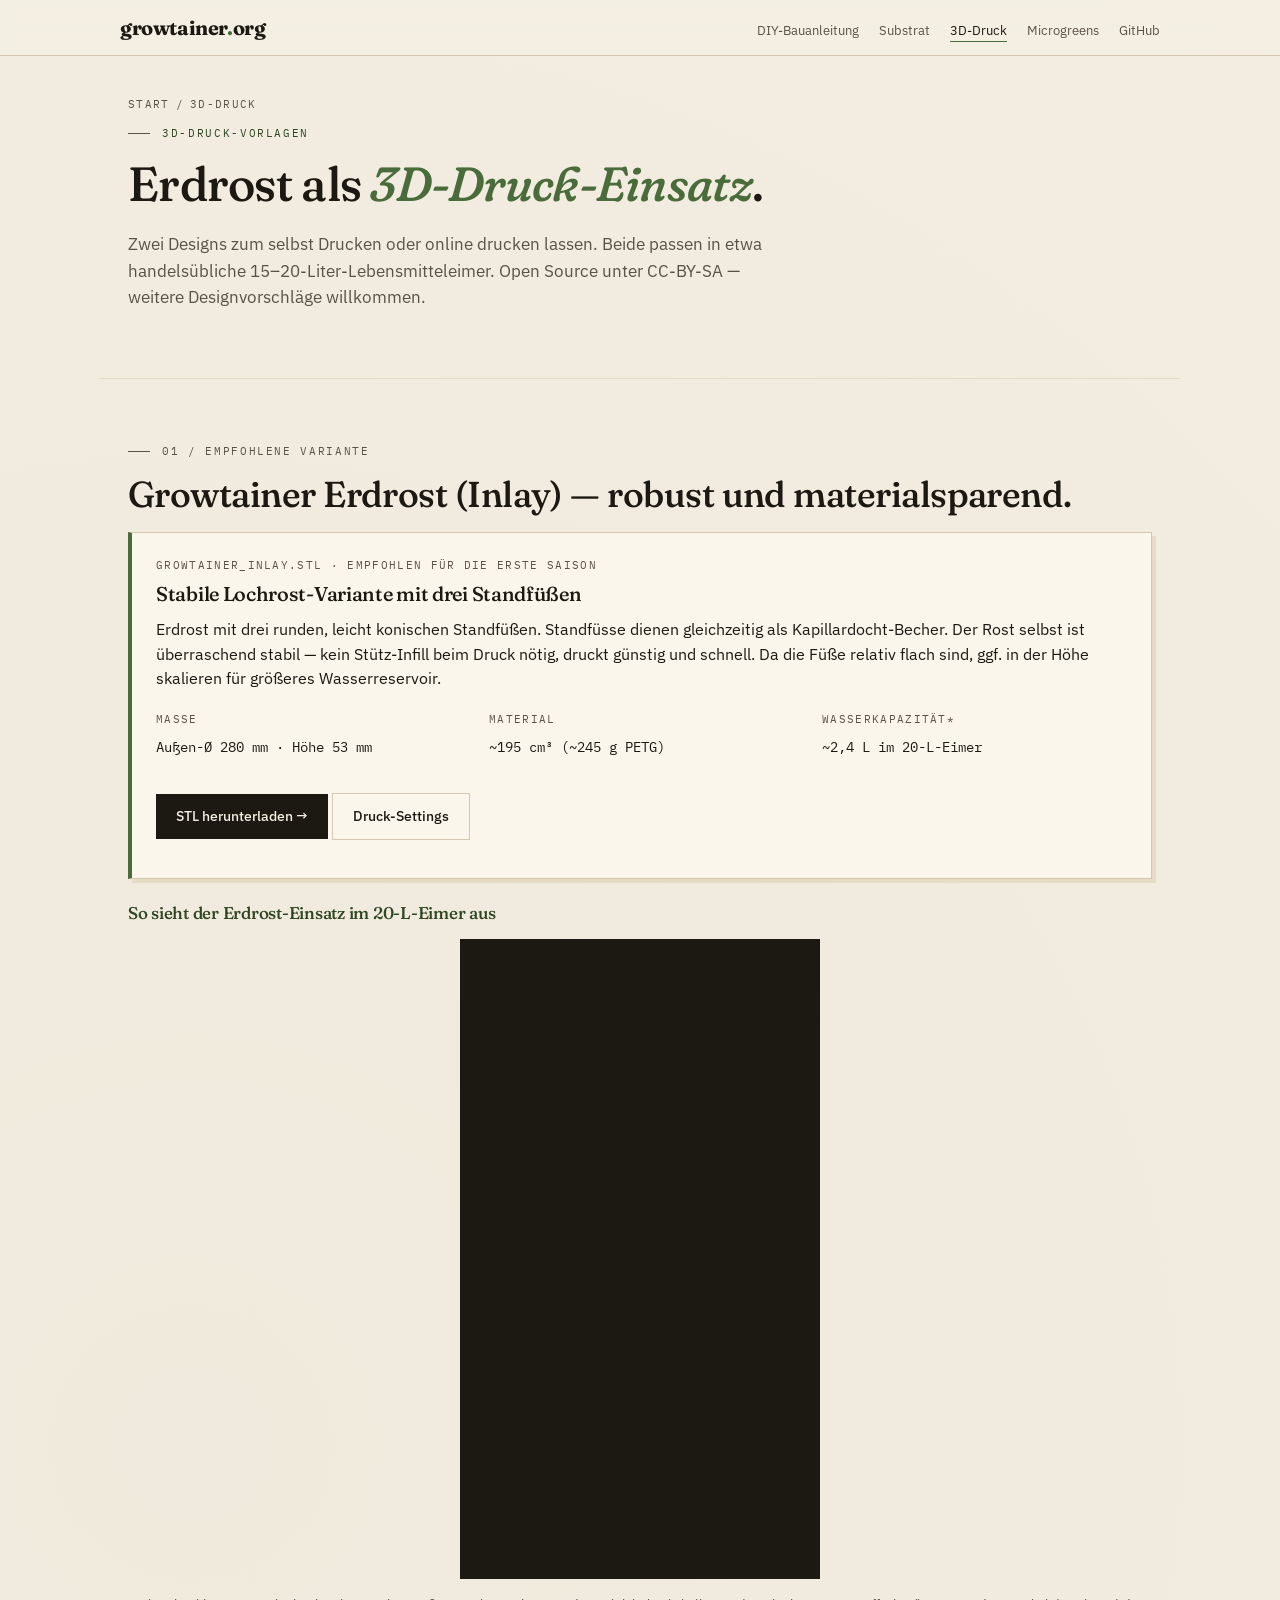
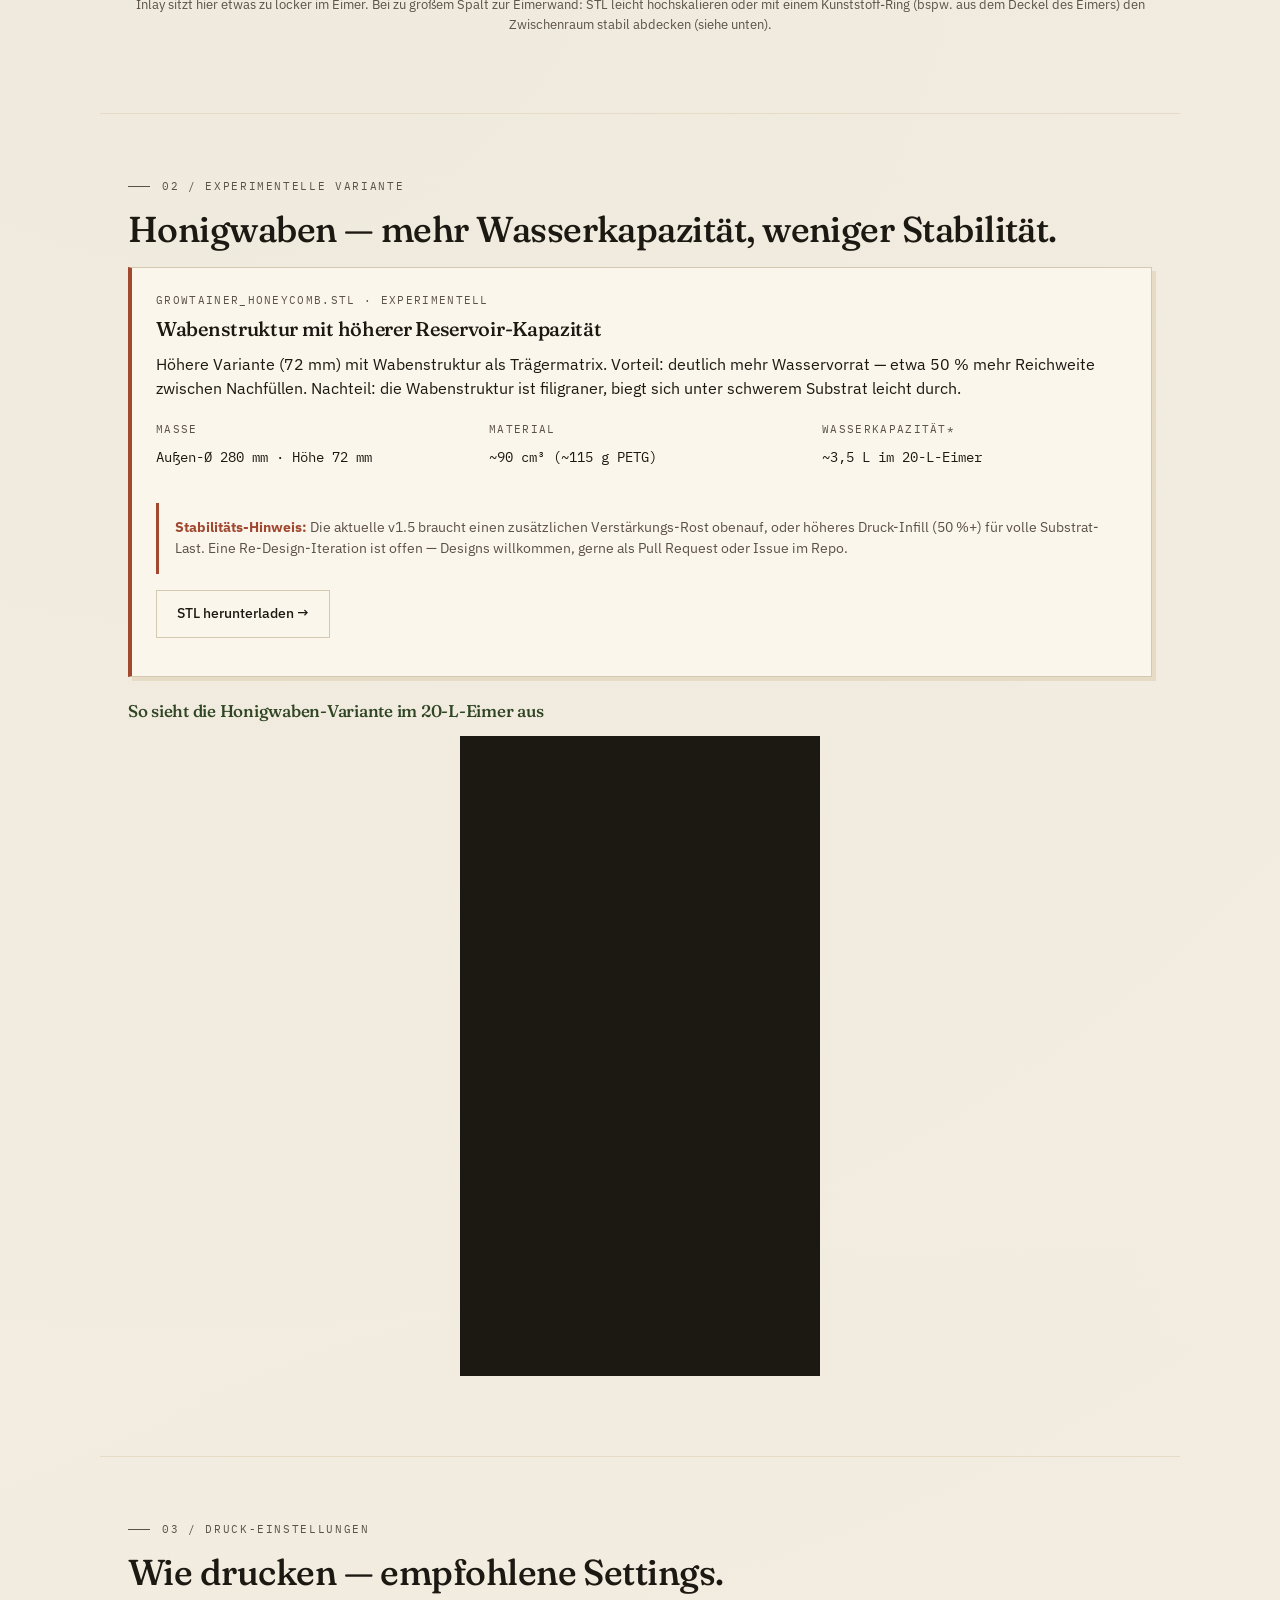
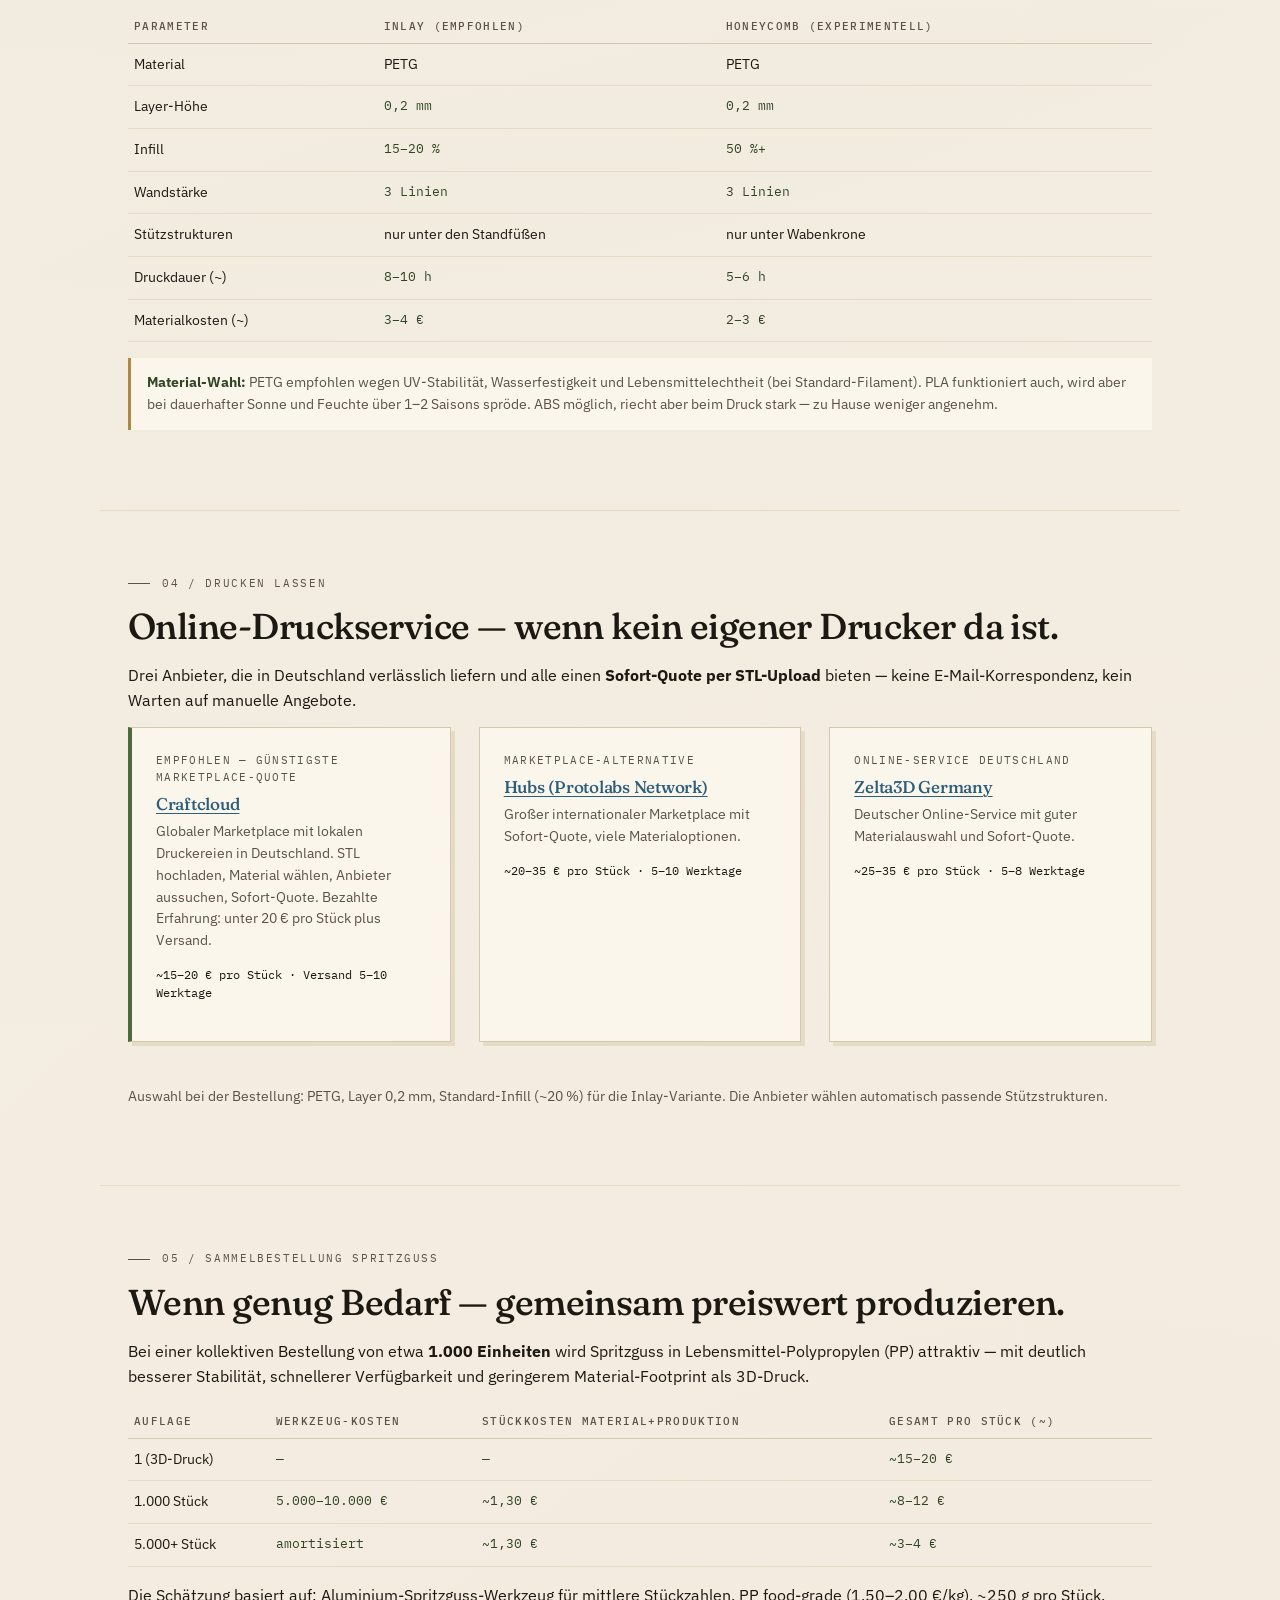
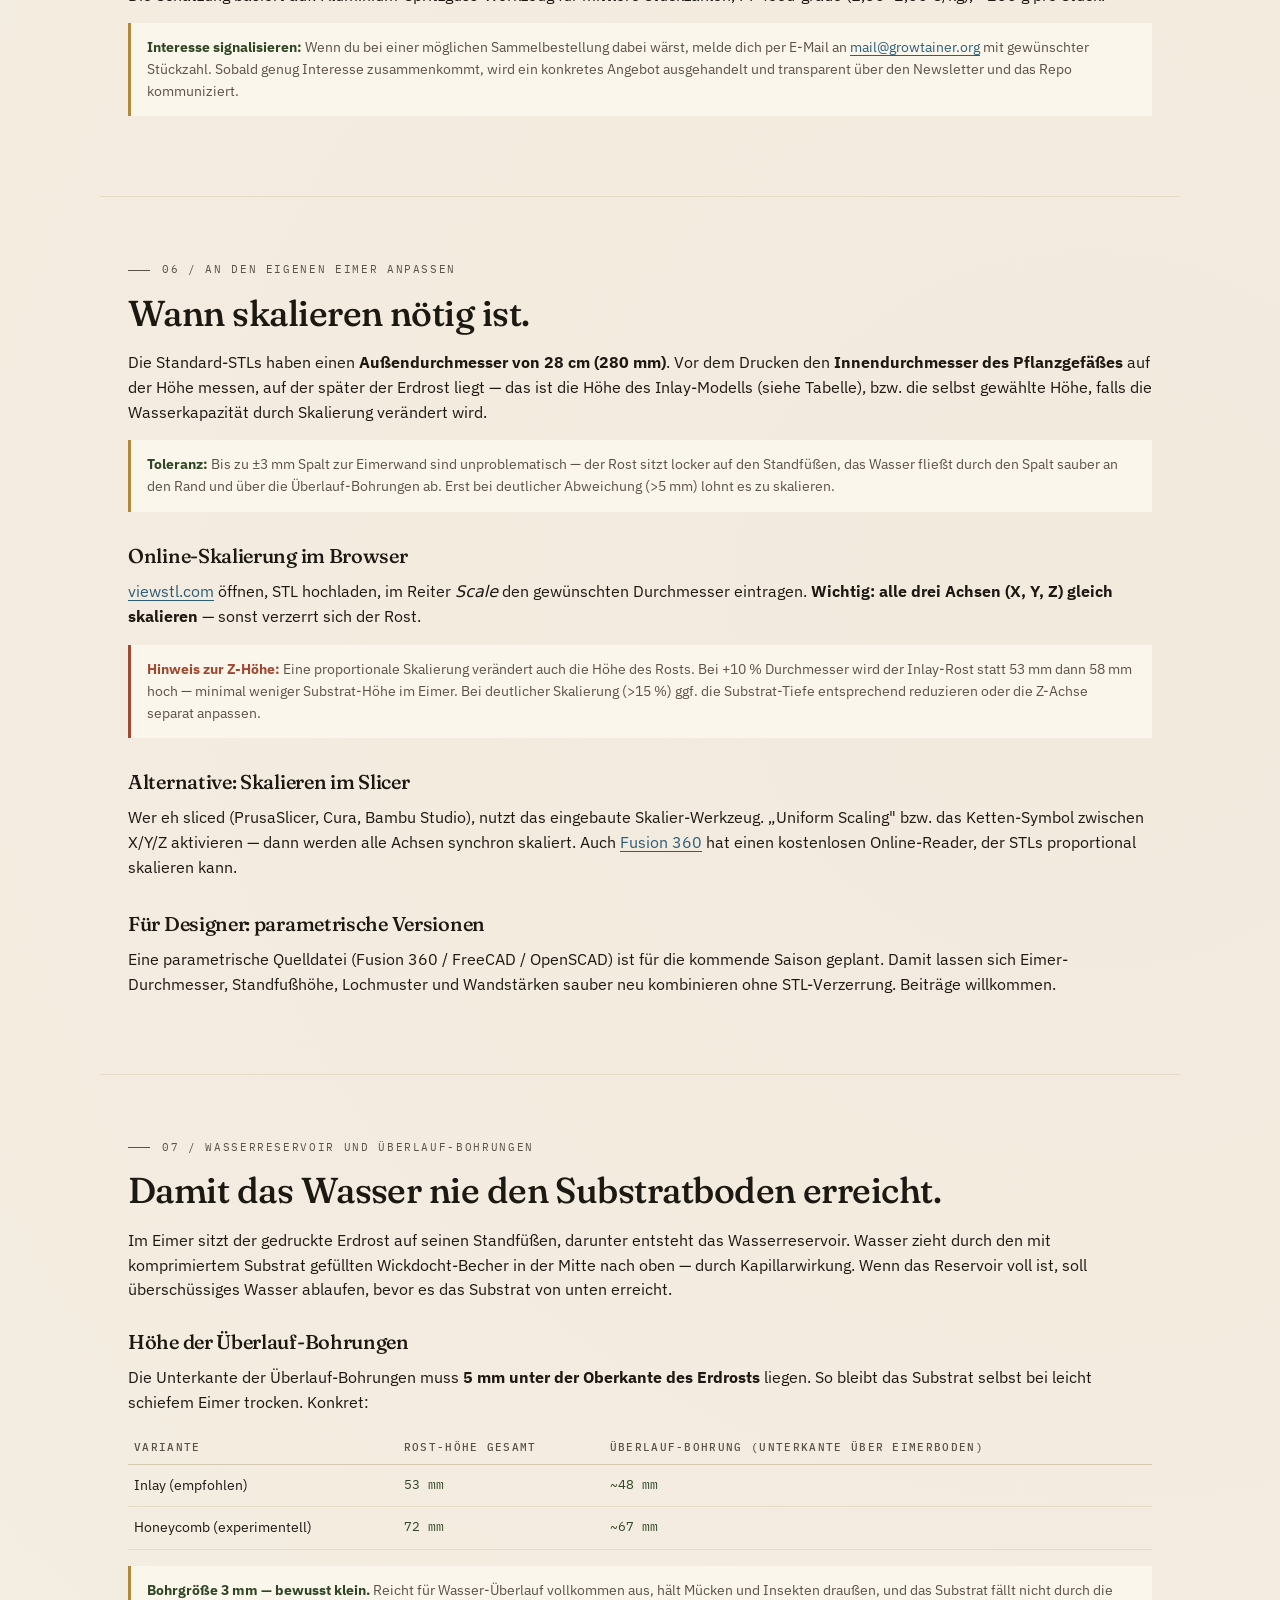
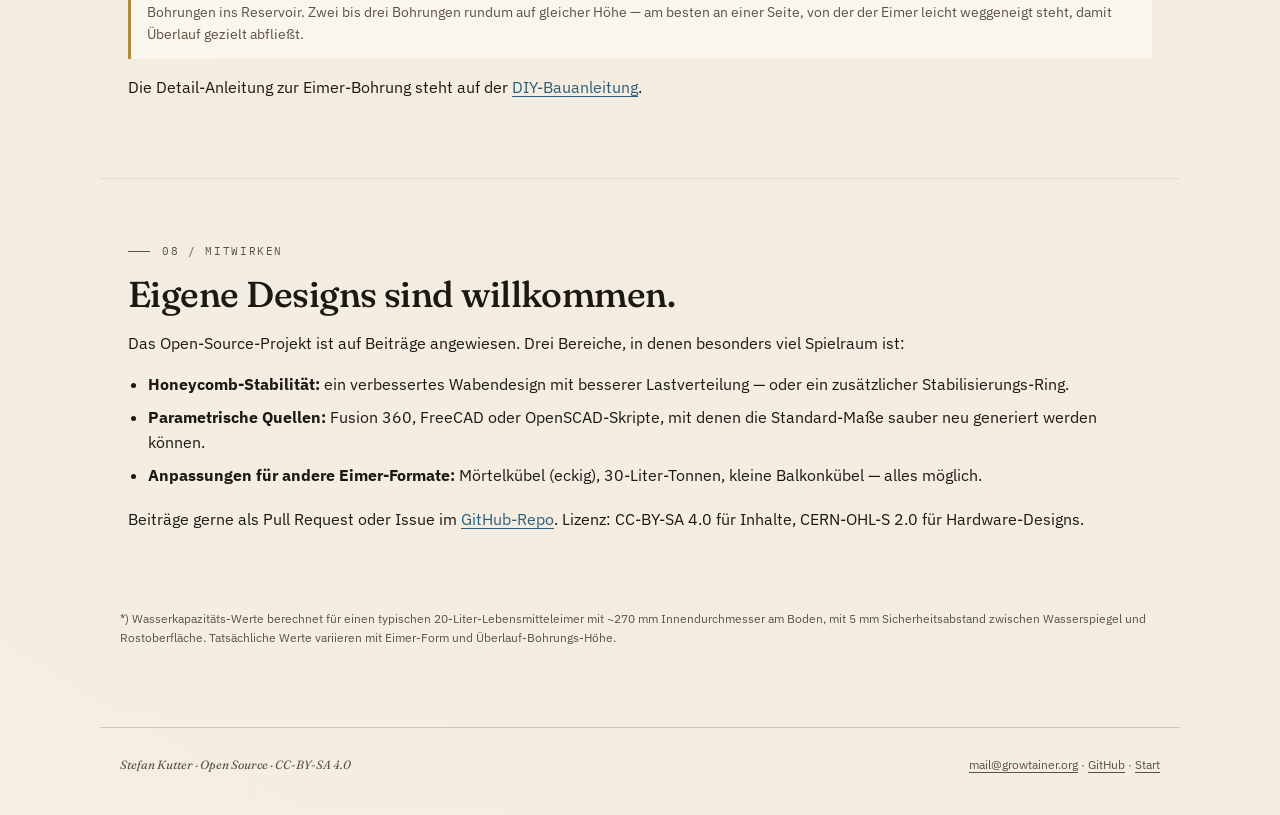
==== commit 80e96b05: "Update 3d-druck.html" ====
--- a/3d-druck.html
+++ b/3d-druck.html
@@ -43,7 +43,7 @@
     <div class="card-meta">growtainer_inlay.stl · empfohlen für die erste Saison</div>
     <h3>Stabile Lochrost-Variante mit drei Standfüßen</h3>
     <p>
-      Erdrost mit drei runden, leicht konischen Standfüßen. Standfüsse dienen gleichzeitig als Kapilardocht-Becher. Der Rost selbst ist überraschend stabil — kein Stütz-Infill beim Druck nötig, druckt günstig und schnell. Da die Füße relativ flach sind, ggf. in der Höhe skalieren für grüsseres Wasserreserviour.
+      Erdrost mit drei runden, leicht konischen Standfüßen. Standfüsse dienen gleichzeitig als Kapillardocht-Becher. Der Rost selbst ist überraschend stabil — kein Stütz-Infill beim Druck nötig, druckt günstig und schnell. Da die Füße relativ flach sind, ggf. in der Höhe skalieren für größeres Wasserreservoir.
     </p>
 
     <div class="three-col" style="margin: 20px 0;">
